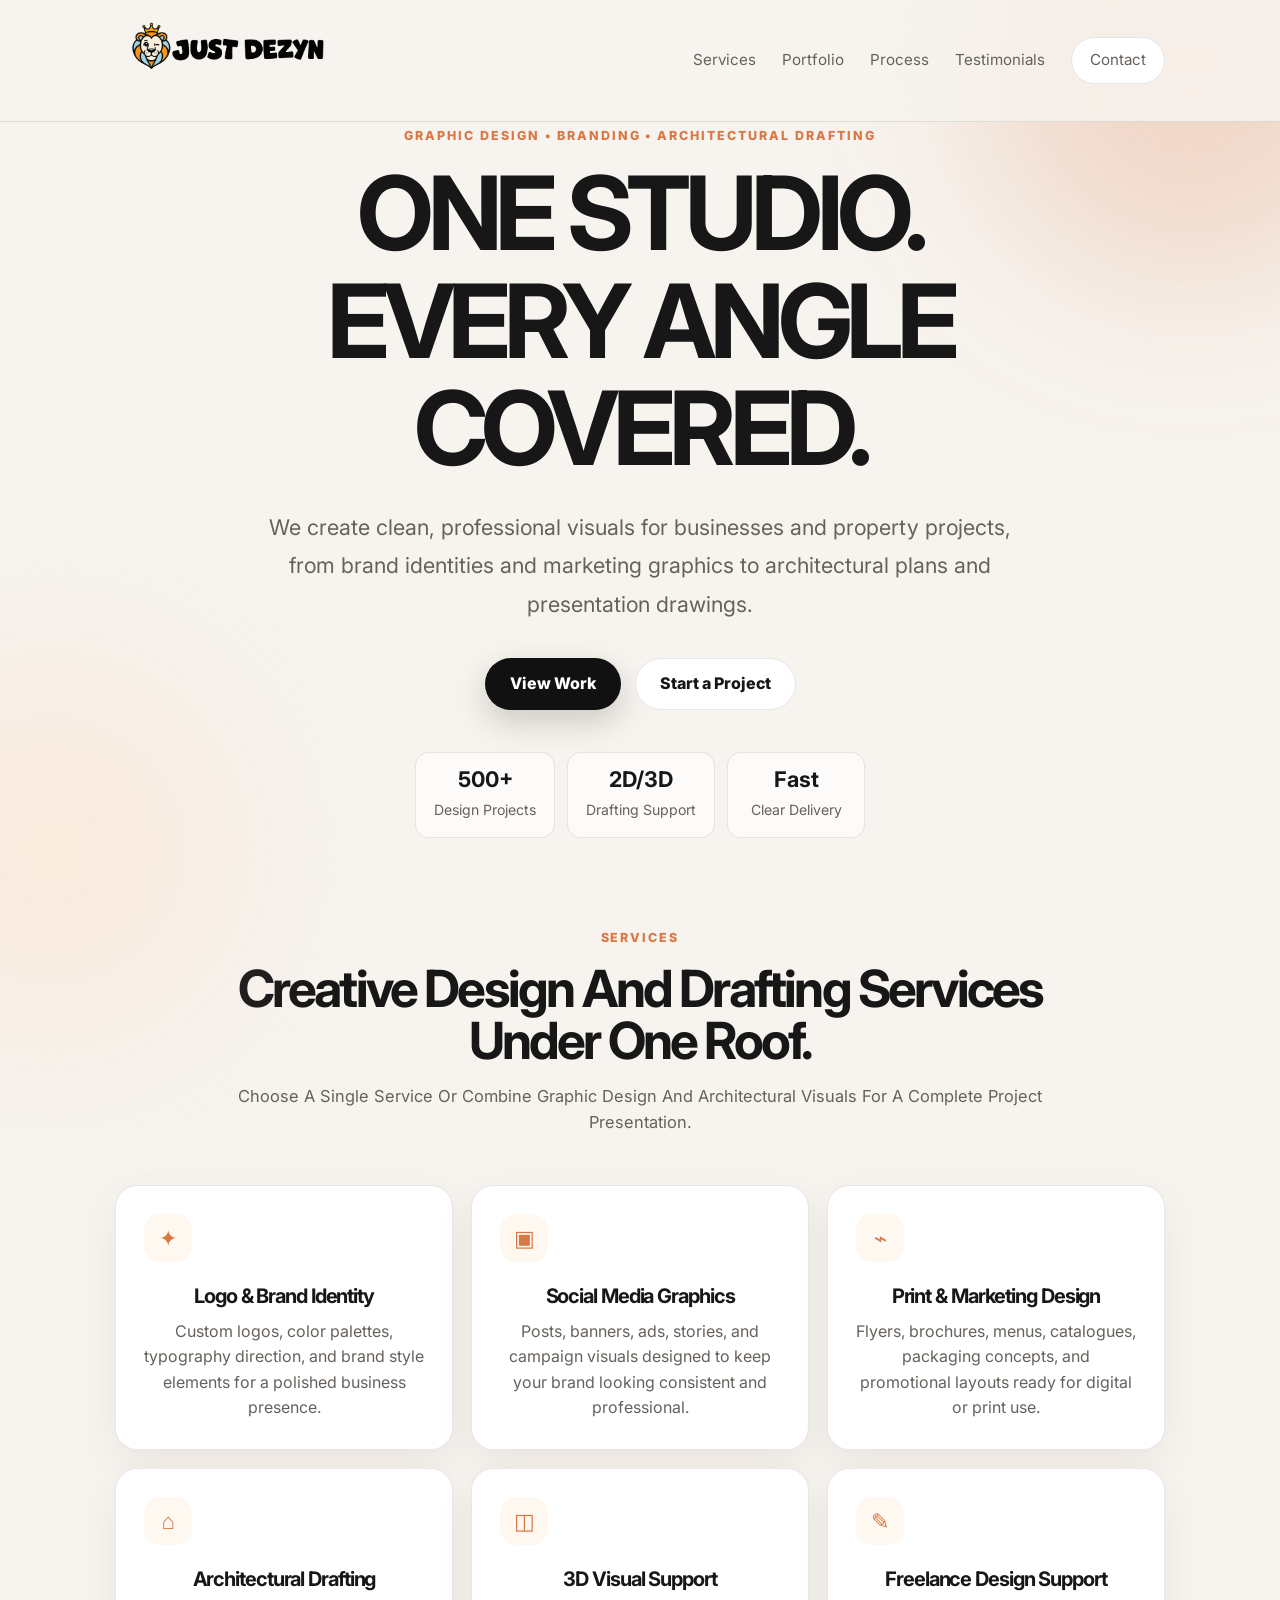
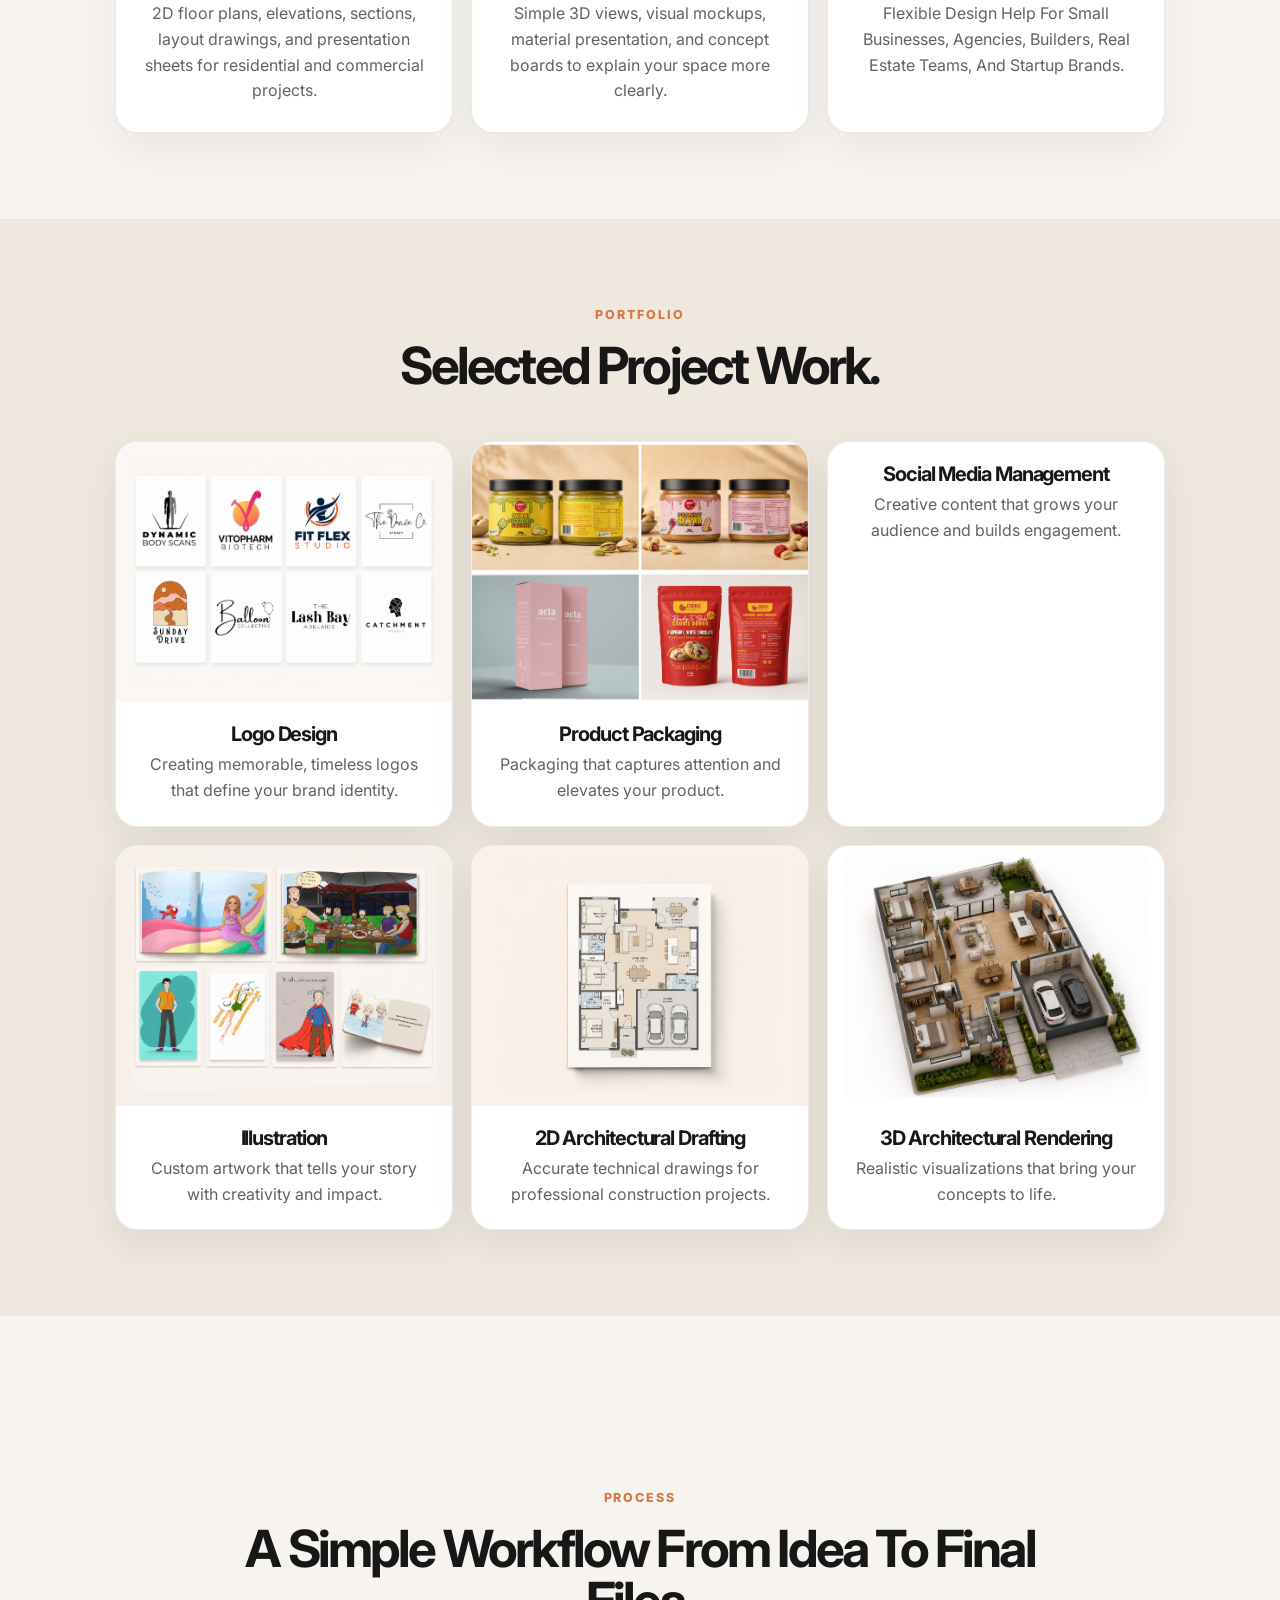
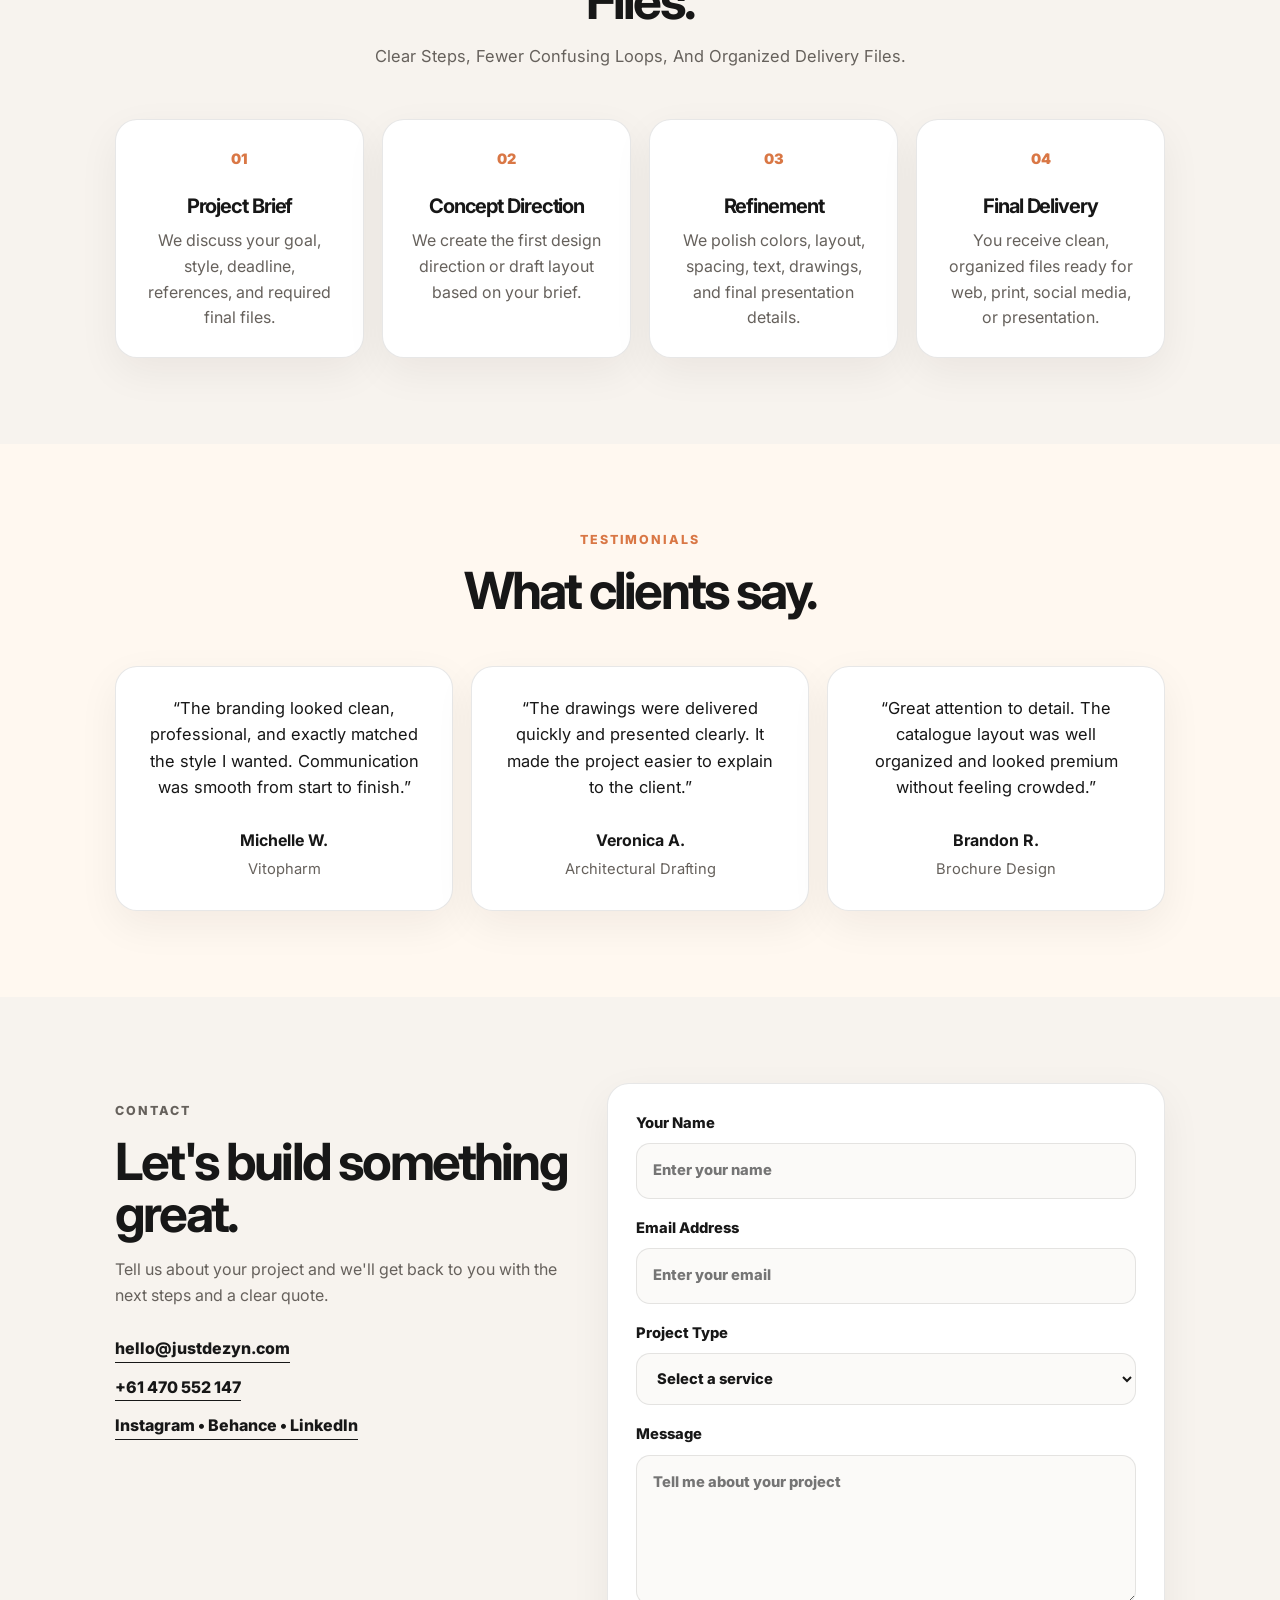
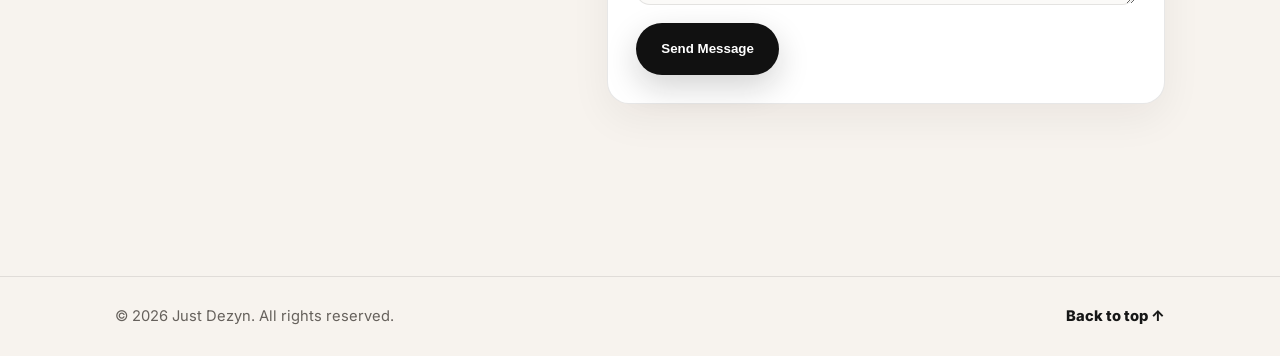
==== index.html @ 5e0775a9 "Remove image from Social Media Management project Removed project image for Social Media Management." ====
<!DOCTYPE html>
<html lang="en">
 <head>
  <meta charset="utf-8"/>
  <meta content="width=device-width, initial-scale=1.0" name="viewport"/>
  <title>
   Just Dezyn | Graphic Design &amp; Architectural Drafting
  </title>
  <meta content="Just Dezyn offers graphic design, branding, social media design, print design and architectural drafting services." name="description"/>
  <link href="https://fonts.googleapis.com" rel="preconnect"/>
  <link crossorigin="" href="https://fonts.gstatic.com" rel="preconnect"/>
  <link href="https://fonts.googleapis.com/css2?family=Inter:wght@400;500;600;700;800&amp;display=swap" rel="stylesheet"/>
  <link href="style.css" rel="stylesheet"/>
 </head>
 <body>
  <header class="site-header">
   <nav class="nav container">
    <a class="logo" href="#">
     <img alt="Just Dezyn" class="site-logo" src="images/Logo.png"/>
    </a>
    <input class="menu-toggle" id="menu-toggle" type="checkbox"/>
    <label class="menu-button" for="menu-toggle">
     <span>
     </span>
     <span>
     </span>
     <span>
     </span>
    </label>
    <div class="nav-links">
     <a href="#services">
      Services
     </a>
     <a href="#portfolio">
      Portfolio
     </a>
     <a href="#process">
      Process
     </a>
     <a href="#testimonials">
      Testimonials
     </a>
     <a class="nav-cta" href="#contact">
      Contact
     </a>
    </div>
   </nav>
  </header>
  <main>
   <section class="hero">
    <div class="container hero-grid">
     <div class="hero-content">
      <p class="eyebrow">
       Graphic Design • Branding • Architectural Drafting
      </p>
      <h1>
  ONE STUDIO.<br>
  EVERY ANGLE COVERED.
</h1>
      <p class="hero-text">
       We create clean, professional visuals for businesses and property projects, from brand identities and marketing graphics to architectural plans and presentation drawings.
      </p>
      <div class="hero-actions">
       <a class="btn btn-primary" href="#portfolio">
        View Work
       </a>
       <a class="btn btn-secondary" href="#contact">
        Start a Project
       </a>
      </div>
      <div class="hero-stats">
       <div>
        <strong>
         500+
        </strong>
        <span>
         Design Projects
        </span>
       </div>
       <div>
        <strong>
         2D/3D
        </strong>
        <span>
         Drafting Support
        </span>
       </div>
       <div>
        <strong>
         Fast
        </strong>
        <span>
         Clear Delivery
        </span>
       </div>
      </div>
     </div>
    </div>
   </section>
   <section class="section services" id="services">
    <div class="container">
     <div class="section-heading">
      <p class="eyebrow">
       Services
      </p>
      <h2>
       Creative Design And Drafting Services Under One Roof.
      </h2>
      <p>
       Choose A Single Service Or Combine Graphic Design And Architectural Visuals For A Complete Project Presentation.
      </p>
     </div>
     <div class="services-grid">
      <article class="service-card">
       <div class="icon">
        ✦
       </div>
       <h3>
        Logo &amp; Brand Identity
       </h3>
       <p>
        Custom logos, color palettes, typography direction, and brand style elements for a polished business presence.
       </p>
      </article>
      <article class="service-card">
       <div class="icon">
        ▣
       </div>
       <h3>
        Social Media Graphics
       </h3>
       <p>
        Posts, banners, ads, stories, and campaign visuals designed to keep your brand looking consistent and professional.
       </p>
      </article>
      <article class="service-card">
       <div class="icon">
        ⌁
       </div>
       <h3>
        Print &amp; Marketing Design
       </h3>
       <p>
        Flyers, brochures, menus, catalogues, packaging concepts, and promotional layouts ready for digital or print use.
       </p>
      </article>
      <article class="service-card">
       <div class="icon">
        ⌂
       </div>
       <h3>
        Architectural Drafting
       </h3>
       <p>
        2D floor plans, elevations, sections, layout drawings, and presentation sheets for residential and commercial projects.
       </p>
      </article>
      <article class="service-card">
       <div class="icon">
        ◫
       </div>
       <h3>
        3D Visual Support
       </h3>
       <p>
        Simple 3D views, visual mockups, material presentation, and concept boards to explain your space more clearly.
       </p>
      </article>
      <article class="service-card">
       <div class="icon">
        ✎
       </div>
       <h3>
        Freelance Design Support
       </h3>
       <p>
        Flexible Design Help For Small Businesses, Agencies, Builders, Real Estate Teams, And Startup Brands.
       </p>
      </article>
     </div>
    </div>
   </section>
   <section class="section portfolio" id="portfolio">
    <div class="container">
     <div class="section-heading">
      <p class="eyebrow">
       Portfolio
      </p>
      <h2>
       Selected Project Work.
      </h2>
 
     </div>
  
<div class="portfolio-grid">

    <!-- Logo Design -->
    <article class="project-card project-one">
        <div class="project-image">
            <img src="images/project-4.jpg" alt="Logo Design">
        </div>
        <div class="project-info">
            <h3>Logo Design</h3>
            <p>Creating memorable, timeless logos that define your brand identity.</p>
        </div>
    </article>

    <!-- Product Packaging -->
    <article class="project-card project-two">
        <div class="project-image">
            <img src="images/project-1.jpg" alt="Product Packaging">
        </div>
        <div class="project-info">
            <h3>Product Packaging</h3>
            <p>Packaging that captures attention and elevates your product.</p>
        </div>
    </article>

    <!-- Social Media -->
    <article class="project-card project-three">
        <div class="project-info">
            <h3>Social Media Management</h3>
            <p>Creative content that grows your audience and builds engagement.</p>
        </div>
    </article>

    <!-- Illustration -->
    <article class="project-card project-four">
        <div class="project-image">
            <img src="images/project-5.jpg" alt="Illustration">
        </div>
        <div class="project-info">
            <h3>Illustration</h3>
            <p>Custom artwork that tells your story with creativity and impact.</p>
        </div>
    </article>

    <!-- 2D Drafting -->
    <article class="project-card project-five">
        <div class="project-image">
            <img src="images/project-3.jpg" alt="2D Drafting">
        </div>
        <div class="project-info">
            <h3>2D Architectural Drafting</h3>
            <p>Accurate technical drawings for professional construction projects.</p>
        </div>
    </article>

    <!-- 3D Rendering -->
    <article class="project-card project-six">
        <div class="project-image">
            <img src="images/project-2.jpg" alt="3D Rendering">
        </div>
        <div class="project-info">
            <h3>3D Architectural Rendering</h3>
            <p>Realistic visualizations that bring your concepts to life.</p>
        </div>
    </article>
</div>
</div>
</section>

<section class="section process" id="process">
</div>

   <section class="section process" id="process">
    <div class="container">
     <div class="section-heading">
      <p class="eyebrow">
       Process
      </p>
      <h2>
       A Simple Workflow From Idea To Final Files.
      </h2>
      <p>
       Clear Steps, Fewer Confusing Loops, And Organized Delivery Files.
      </p>
     </div>
     <div class="process-grid">
      <article class="process-step">
       <span>
        01
       </span>
       <h3>
        Project Brief
       </h3>
       <p>
        We discuss your goal, style, deadline, references, and required final files.
       </p>
      </article>
      <article class="process-step">
       <span>
        02
       </span>
       <h3>
        Concept Direction
       </h3>
       <p>
        We create the first design direction or draft layout based on your brief.
       </p>
      </article>
      <article class="process-step">
       <span>
        03
       </span>
       <h3>
        Refinement
       </h3>
       <p>
        We polish colors, layout, spacing, text, drawings, and final presentation details.
       </p>
      </article>
      <article class="process-step">
       <span>
        04
       </span>
       <h3>
        Final Delivery
       </h3>
       <p>
        You receive clean, organized files ready for web, print, social media, or presentation.
       </p>
      </article>
     </div>
    </div>
   </section>
   <section class="section testimonials" id="testimonials">
    <div class="container">
     <div class="section-heading">
      <p class="eyebrow">
       Testimonials
      </p>
      <h2>
       What clients say.
      </h2>
     </div>
     <div class="testimonial-grid">
      <article class="testimonial-card">
       <p>
        “The branding looked clean, professional, and exactly matched the style I wanted. Communication was smooth from start to finish.”
       </p>
       <div>
        <strong>
         Michelle W.
        </strong>
        <span>
         Vitopharm
        </span>
       </div>
      </article>
      <article class="testimonial-card">
       <p>
        “The drawings were delivered quickly and presented clearly. It made the project easier to explain to the client.”
       </p>
       <div>
        <strong>
         Veronica A.
        </strong>
        <span>
         Architectural Drafting
        </span>
       </div>
      </article>
      <article class="testimonial-card">
       <p>
        “Great attention to detail. The catalogue layout was well organized and looked premium without feeling crowded.”
       </p>
       <div>
        <strong>
         Brandon R.
        </strong>
        <span>
         Brochure Design
        </span>
       </div>
      </article>
     </div>
    </div>
   </section>
   <section class="section contact" id="contact">
    <div class="container contact-grid">
     <div>
      <p class="eyebrow">
       Contact
      </p>
      <h2>
       Let's build something great.
      </h2>
      <p>
       Tell us about your project and we'll get back to you with the next steps and a clear quote.
      </p>
      <div class="contact-details">
       <a href="mailto:hello@justdezyn.com">
        hello@justdezyn.com
       </a>
       <a href="tel:+920000000000">
        +61 470 552 147
       </a>
       <a href="#">
        Instagram • Behance • LinkedIn
       </a>
      </div>
     </div>
     <form action="mailto:hello@justdezyn.com" class="contact-form" enctype="text/plain" method="post">
      <label>
       Your Name
       <input name="name" placeholder="Enter your name" required="" type="text"/>
      </label>
      <label>
       Email Address
       <input name="email" placeholder="Enter your email" required="" type="email"/>
      </label>
      <label>
       Project Type
       <select name="project-type" required="">
        <option value="">
         Select a service
        </option>
        <option>
         Graphic Design
        </option>
        <option>
         Brand Identity
        </option>
        <option>
         Architectural Drafting
        </option>
        <option>
         Brochure / Catalogue
        </option>
        <option>
         Other
        </option>
       </select>
      </label>
      <label>
       Message
       <textarea name="message" placeholder="Tell me about your project" rows="5"></textarea>
      </label>
      <button class="btn btn-primary" type="submit">
       Send Message
      </button>
     </form>
    </div>
   </section>
  </main>
  <footer class="footer">
   <div class="container footer-content">
    <p>
     © 2026 Just Dezyn. All rights reserved.
    </p>
    <a href="#">
     Back to top ↑
    </a>
   </div>
  </footer>
 </body>
</html>
---- style.css ----
:root {
  --bg: #f7f3ee;
  --surface: #ffffff;
  --surface-soft: #fff8f0;
  --text: #171717;
  --muted: #66615c;
  --line: rgba(23, 23, 23, 0.1);
  --primary: #111111;
  --accent: #d97745;
  --accent-soft: #f4d8c4;
  --shadow: 0 20px 60px rgba(26, 20, 16, 0.12);
  --radius-large: 30px;
  --radius-medium: 22px;
  --radius-small: 14px;
  --container: 1050px;
}

* {
  box-sizing: border-box;
  margin: 0;
  padding: 0;
}

html {
  scroll-behavior: smooth;
}

body {
  font-family: "Inter", Arial, sans-serif;
  background: var(--bg);
  color: var(--text);
  line-height: 1.6;
}

a {
  color: inherit;
  text-decoration: none;
}

img {
  max-width: 100%;
  display: block;
}

.container {
  width: min(var(--container), calc(100% - 40px));
  margin: 0 auto;
}

.site-header {
  position: sticky;
  top: 0;
  z-index: 100;
  background: rgba(247, 243, 238, 0.82);
  backdrop-filter: blur(18px);
  border-bottom: 1px solid var(--line);
}

.nav {
    min-height: 64px;
    display: flex;
    align-items: center;
    justify-content: space-between;
    gap: 24px;
    padding: 10px 0;
}

.logo {
  display: inline-flex;
  align-items: center;
  gap: 10px;
  font-weight: 800;
  letter-spacing: -0.04em;
}
.site-logo{
    width:220px;
    height:auto;
    display:block;
}

.logo-mark {
  width: 40px;
  height: 40px;
  border-radius: 50%;
  display: grid;
  place-items: center;
  background: var(--primary);
  color: #ffffff;
  font-size: 0.85rem;
}

.nav-links {
  display: flex;
  align-items: center;
  gap: 26px;
  font-size: 0.95rem;
  color: var(--muted);
}

.nav-links a:hover {
  color: var(--text);
}

.nav-cta {
  padding: 10px 18px;
  border: 1px solid var(--line);
  border-radius: 999px;
  background: var(--surface);
}

.menu-toggle,
.menu-button {
  display: none;
}

./* =========================
   HERO SECTION
========================= */

.hero{
    position: relative;
    overflow: hidden;
    padding: 120px 0;
    background: linear-gradient(
        135deg,
        #fffdf9 0%,
        #fdf6f1 45%,
        #fffaf6 100%
    );
}

/* Animated gradient blobs */

.hero::before,
.hero::after{
    content:"";
    position:absolute;
    border-radius:50%;
    filter:blur(80px);
    pointer-events:none;
    z-index:0;
}

.hero::before{
    width:420px;
    height:420px;
    top:-140px;
    right:-120px;
    background:rgba(217,119,69,.22);
    animation:blobOne 12s ease-in-out infinite alternate;
}

.hero::after{
    width:340px;
    height:340px;
    bottom:-120px;
    left:-120px;
    background:rgba(255,218,190,.35);
    animation:blobTwo 15s ease-in-out infinite alternate;
}

/* Keep hero content above blobs */

.hero .container,
.hero-grid,
.hero-content{
    position:relative;
    z-index:2;
}

/* Center hero content */

.hero-content{
    display:flex;
    flex-direction:column;
    align-items:center;
    justify-content:center;
    text-align:center;
    max-width:1100px;
    margin:0 auto;
    animation:heroFloat 6s ease-in-out infinite;
}

/* Heading */

.hero-content h1{
    max-width:900px;
    margin:0 auto 30px;
    text-align:center;
    line-height:0.95;
}

/* Paragraph */

.hero-text{
    max-width:760px;
    margin:0 auto 40px;
    text-align:center;
    line-height:1.7;
}

/* Buttons */

.hero-actions{
    display:flex;
    justify-content:center;
    gap:20px;
    flex-wrap:wrap;
}

/* Animations */

@keyframes blobOne{

0%{
transform:translate(0,0) scale(1);
}

50%{
transform:translate(-40px,30px) scale(1.1);
}

100%{
transform:translate(30px,-25px) scale(.95);
}

}

@keyframes blobTwo{

0%{
transform:translate(0,0) scale(1);
}

50%{
transform:translate(30px,-20px) scale(1.08);
}

100%{
transform:translate(-20px,25px) scale(.92);
}

}

@keyframes heroFloat{

0%{
transform:translateY(0);
}

50%{
transform:translateY(-6px);
}

100%{
transform:translateY(0);
}

}

.hero-grid{
    display:grid;
    grid-template-columns:1fr 1fr;
    align-items:center;
    gap:70px;
    min-height:80vh;
}
.eyebrow {
  color: var(--accent);
  text-transform: uppercase;
  letter-spacing: 0.16em;
  font-size: 0.78rem;
  font-weight: 800;
  margin-bottom: 14px;
}

h1,
h2,
h3 {
  letter-spacing: -0.055em;
  line-height: 1.02;
}

h1{
    max-width:980px;
    margin:0 auto;
    font-size:clamp(3.4rem,8vw,7rem);
    line-height:.95;
    letter-spacing:-0.06em;
}

h2 {
  font-size: clamp(2rem, 4vw, 4rem);
}

h3 {
  font-size: 1.25rem;
}

.hero-text {
  max-width: 660px;
  margin-top: 24px;
  font-size: 1.13rem;
  color: var(--muted);
}

.hero-actions {
  display: flex;
  flex-wrap: wrap;
  gap: 14px;
  margin-top: 34px;
}

.btn {
  display: inline-flex;
  align-items: center;
  justify-content: center;
  min-height: 52px;
  padding: 0 24px;
  border-radius: 999px;
  font-weight: 800;
  border: 1px solid transparent;
  cursor: pointer;
  transition: transform 0.2s ease, box-shadow 0.2s ease;
}

.btn:hover {
  transform: translateY(-2px);
}

.btn-primary {
  background: var(--primary);
  color: #ffffff;
  box-shadow: 0 12px 32px rgba(17, 17, 17, 0.18);
}

.btn-secondary {
  background: var(--surface);
  border-color: var(--line);
}

.hero-stats {
  display: flex;
  flex-wrap: wrap;
  gap: 12px;
  margin-top: 42px;
}

.hero-stats div {
  min-width: 138px;
  padding: 16px 18px;
  border-radius: var(--radius-small);
  background: rgba(255, 255, 255, 0.68);
  border: 1px solid var(--line);
}

.hero-stats strong {
  display: block;
  font-size: 1.35rem;
  line-height: 1;
}

.hero-stats span {
  display: block;
  color: var(--muted);
  font-size: 0.88rem;
  margin-top: 8px;
}

.hero-card {
  position: relative;
  min-height: 560px;
}

.hero-visual {
    position: relative;
    width: 100%;
    min-height: 520px;
    border-radius: 44px;
    overflow: hidden;

    background:
        radial-gradient(circle at 20% 20%, rgba(217,119,69,.18), transparent 45%),
        radial-gradient(circle at 80% 75%, rgba(244,216,196,.55), transparent 50%),
        linear-gradient(135deg, #fffdfb 0%, #f7f3ee 50%, #f3e5d9 100%);

    border: none;
    box-shadow: none;
}

.visual-top,
.visual-bottom {
  position: absolute;
  width: 74%;
  height: 160px;
  left: 13%;
  border-radius: 28px;
  background:
    linear-gradient(90deg, rgba(17, 17, 17, 0.88) 0 28%, transparent 28% 34%, rgba(217, 119, 69, 0.8) 34% 56%, transparent 56% 62%, rgba(17, 17, 17, 0.22) 62%),
    #ffffff;
  opacity: 0.9;
}

.visual-top {
  top: 52px;
  transform: rotate(-8deg);
}

.visual-bottom {
  bottom: 58px;
  transform: rotate(8deg);
}

.visual-main {
  position: absolute;
  inset: 145px 52px;
  border-radius: 36px;
  background:
    radial-gradient(circle at 25% 20%, rgba(217, 119, 69, 0.75), transparent 30%),
    linear-gradient(145deg, #171717, #36302c);
  display: grid;
  place-items: center;
  color: #ffffff;
  font-weight: 800;
  text-transform: uppercase;
  letter-spacing: 0.16em;
  font-size: 0.85rem;
}

.floating-card {
  position: absolute;
  z-index: 3;
  padding: 18px 20px;
  border-radius: 20px;
  background: rgba(255, 255, 255, 0.82);
  backdrop-filter: blur(18px);
  border: 1px solid var(--line);
  box-shadow: 0 14px 38px rgba(17, 17, 17, 0.1);
}

.floating-card span {
  display: block;
  font-size: 0.78rem;
  color: var(--muted);
  margin-bottom: 6px;
}

.floating-card strong {
  letter-spacing: -0.03em;
}

.card-one {
  top: 72px;
  left: -18px;
}

.card-two {
  right: -18px;
  bottom: 82px;
}

.section {
  padding: 86px 0;
}

.section-heading {
  max-width: 720px;
  margin-bottom: 40px;
}

.section-heading p:not(.eyebrow) {
  margin-top: 16px;
  color: var(--muted);
  font-size: 1.03rem;
}

.services-grid,
.process-grid,
.testimonial-grid {
  display: grid;
  gap: 18px;
}

.services-grid {
  grid-template-columns: repeat(3, 1fr);
}

.service-card,
.process-step,
.testimonial-card,
.contact-form {
  background: var(--surface);
  border: 1px solid var(--line);
  border-radius: var(--radius-medium);
  box-shadow: 0 14px 42px rgba(26, 20, 16, 0.06);
}

.service-card {
  padding: 28px;
}

.service-card .icon {
  width: 48px;
  height: 48px;
  display: grid;
  place-items: center;
  border-radius: 16px;
  margin-bottom: 24px;
  background: var(--surface-soft);
  color: var(--accent);
  font-size: 1.4rem;
}

.service-card p,
.process-step p,
.project-info p,
.testimonial-card span,
.contact p {
  color: var(--muted);
}

.service-card p {
  margin-top: 12px;
}

.portfolio {
  background: #efe8df;
}

.portfolio-grid {
  display: grid;
  grid-template-columns: repeat(3, 1fr);
  gap: 18px;
}

.project-card {
  overflow: hidden;
  border-radius: var(--radius-medium);
  background: var(--surface);
  border: 1px solid rgba(17, 17, 17, 0.08);
  box-shadow: 0 14px 42px rgba(26, 20, 16, 0.08);
}

.project-image{
    width:100%;
    height:260px;
    overflow:hidden;
    border-radius:20px 20px 0 0;
    background:#f4f4f4;
}

.project-image img{
    width:100%;
    height:100%;
    object-fit:cover;
    display:block;
    transition:transform .4s ease;
}

.project-card:hover .project-image img{
    transform:scale(1.05);
}

}

.project-image span {
  padding: 9px 14px;
  border-radius: 999px;
  background: rgba(17, 17, 17, 0.58);
  backdrop-filter: blur(10px);
}

.project-one .project-image {
  background:
    linear-gradient(135deg, rgba(17, 17, 17, 0.08), rgba(17, 17, 17, 0.5)),
    radial-gradient(circle at 28% 24%, #f4d8c4, transparent 28%),
    linear-gradient(135deg, #111111, #d97745);
}

.project-two .project-image {
  background:
    linear-gradient(135deg, rgba(17, 17, 17, 0.1), rgba(17, 17, 17, 0.48)),
    repeating-linear-gradient(45deg, #d97745 0 18px, #f4d8c4 18px 36px);
}

.project-three .project-image {
  background:
    radial-gradient(circle at 25% 30%, #f4d8c4, transparent 28%),
    radial-gradient(circle at 72% 62%, #d97745, transparent 26%),
    linear-gradient(135deg, #141414, #5a4032);
}

.project-four .project-image {
  background:
    linear-gradient(90deg, rgba(17, 17, 17, 0.42), rgba(17, 17, 17, 0.42)),
    linear-gradient(90deg, rgba(255, 255, 255, 0.18) 1px, transparent 1px),
    linear-gradient(rgba(255, 255, 255, 0.18) 1px, transparent 1px),
    #2c2927;
  background-size: auto, 32px 32px, 32px 32px, auto;
}

.project-five .project-image {
  background:
    linear-gradient(135deg, rgba(17, 17, 17, 0.08), rgba(17, 17, 17, 0.4)),
    linear-gradient(90deg, #171717 0 28%, #ffffff 28% 36%, #d97745 36% 62%, #f4d8c4 62%);
}

.project-six .project-image {
  background:
    linear-gradient(135deg, rgba(17, 17, 17, 0.1), rgba(17, 17, 17, 0.45)),
    conic-gradient(from 120deg, #111111, #d97745, #f4d8c4, #3d3028, #111111);
}

.project-info {
  padding: 22px;
}

.project-info p {
  margin-top: 8px;
}

.process-grid {
  grid-template-columns: repeat(4, 1fr);
}

.process-step {
  padding: 26px;
}

.process-step span {
  display: inline-flex;
  margin-bottom: 26px;
  font-size: 0.9rem;
  font-weight: 900;
  color: var(--accent);
}

.process-step p {
  margin-top: 12px;
}

.testimonials {
  background: var(--surface-soft);
}

.testimonial-grid {
  grid-template-columns: repeat(3, 1fr);
}

.testimonial-card {
  padding: 28px;
}

.testimonial-card p {
  font-size: 1.03rem;
  margin-bottom: 28px;
}

.testimonial-card strong {
  display: block;
}

.testimonial-card span {
  display: block;
  margin-top: 4px;
  font-size: 0.92rem;
}

.contact-grid {
  display: grid;
  grid-template-columns: 0.9fr 1.1fr;
  gap: 36px;
  align-items: start;
}

.contact h2 {
  max-width: 620px;
}

.contact p {
  max-width: 580px;
  margin-top: 18px;
}

.contact-details {
  display: grid;
  gap: 12px;
  margin-top: 28px;
}

.contact-details a {
  width: fit-content;
  color: var(--text);
  font-weight: 800;
  border-bottom: 1px solid var(--text);
}

.contact-form {
  padding: 28px;
  display: grid;
  gap: 18px;
}

.contact-form label {
  display: grid;
  gap: 8px;
  font-weight: 800;
  font-size: 0.92rem;
}

.contact-form input,
.contact-form select,
.contact-form textarea {
  width: 100%;
  border: 1px solid var(--line);
  border-radius: var(--radius-small);
  padding: 15px 16px;
  font: inherit;
  background: #fbfaf8;
  color: var(--text);
  outline: none;
}

.contact-form input:focus,
.contact-form select:focus,
.contact-form textarea:focus {
  border-color: rgba(217, 119, 69, 0.65);
  box-shadow: 0 0 0 4px rgba(217, 119, 69, 0.12);
}

.contact-form button {
  width: fit-content;
}

.footer {
  padding: 28px 0;
  border-top: 1px solid var(--line);
}

.footer-content {
  display: flex;
  justify-content: space-between;
  gap: 20px;
  color: var(--muted);
  font-size: 0.92rem;
}

.footer a {
  color: var(--text);
  font-weight: 800;
}

@media (max-width: 980px) {
  .hero-grid,
  .contact-grid {
    grid-template-columns: 1fr;
  }

  .hero-card {
    min-height: 480px;
  }

  .hero-visual {
    min-height: 460px;
  }

  .services-grid,
  .portfolio-grid,
  .testimonial-grid {
    grid-template-columns: repeat(2, 1fr);
  }

  .process-grid {
    grid-template-columns: repeat(2, 1fr);
  }

  .card-one {
    left: 12px;
  }

  .card-two {
    right: 12px;
  }
}

@media (max-width: 760px) {
  .container {
    width: min(100% - 28px, var(--container));
  }

  .nav {
    min-height: 68px;
  }

  .menu-button {
    display: grid;
    gap: 5px;
    width: 42px;
    height: 42px;
    place-content: center;
    border: 1px solid var(--line);
    border-radius: 50%;
    background: var(--surface);
    cursor: pointer;
  }

  .menu-button span {
    display: block;
    width: 18px;
    height: 2px;
    background: var(--text);
    border-radius: 99px;
  }

  .nav-links {
    position: absolute;
    top: 68px;
    left: 14px;
    right: 14px;
    display: none;
    flex-direction: column;
    align-items: stretch;
    gap: 0;
    padding: 14px;
    background: rgba(255, 255, 255, 0.94);
    border: 1px solid var(--line);
    border-radius: 22px;
    box-shadow: var(--shadow);
  }

  .nav-links a {
    padding: 13px 12px;
  }

  .nav-cta {
    text-align: center;
    margin-top: 8px;
  }

  .menu-toggle:checked ~ .nav-links {
    display: flex;
  }

  .hero {
    padding: 66px 0 58px;
  }

  h1 {
    font-size: clamp(2.55rem, 14vw, 4.8rem);
  }

  .hero-text {
    font-size: 1rem;
  }

  .hero-actions {
    display: grid;
  }

  .btn {
    width: 100%;
  }

  .hero-stats {
    display: grid;
    grid-template-columns: 1fr;
  }

  .hero-card {
    min-height: 410px;
  }

  .hero-visual {
    min-height: 390px;
    border-radius: 30px;
  }

  .visual-main {
    inset: 122px 26px;
  }

  .visual-top,
  .visual-bottom {
    height: 128px;
  }

  .floating-card {
    display: none;
  }

  .section {
    padding: 64px 0;
  }

  .services-grid,
  .portfolio-grid,
  .process-grid,
  .testimonial-grid {
    grid-template-columns: 1fr;
  }

  .project-image {
    min-height: 220px;
  }

  .footer-content {
    flex-direction: column;
  }
}

@media (max-width: 420px) {
  .visual-main span {
    font-size: 0.72rem;
    text-align: center;
  }

  .contact-form {
    padding: 20px;
  }
}


/* Center all sections except contact */
.hero-grid{display:flex!important;justify-content:center;align-items:center;min-height:80vh;}
.hero-content{max-width:950px;margin:0 auto;text-align:center!important;}
.hero-content *{text-align:center!important;}
.hero-actions{justify-content:center!important;}
.hero-stats,.trust-badges{justify-content:center!important;}

.section-heading{
max-width:900px;
margin:0 auto 50px;
text-align:center;
}
.services .service-card,
.process .process-step,
.testimonials .testimonial-card,
.portfolio .project-info{
text-align:center;
}

/* Remove hero placeholder completely */
.hero-card,
.hero-visual,
.visual-top,
.visual-main,
.visual-bottom,
.floating-card,
.card-one,
.card-two{
display:none!important;
}
/* =========================
   CENTER HERO
========================= */

.hero-grid{
    display:flex !important;
    flex-direction:column;
    justify-content:center;
    align-items:center;
    text-align:center;
    min-height:80vh;
    gap:30px;
}

.hero-grid > *{
    width:100%;
    max-width:1000px;
}

.hero-grid h1{
    max-width:1000px;
    margin:0 auto 25px;
    text-align:center;

    font-size:clamp(4rem,8vw,7rem);
    line-height:1.05;
}

.hero-text{
    max-width:760px;
    margin:0 auto;
    text-align:center;
    font-size:1.35rem;
    line-height:1.8;
}

.hero-actions{
    justify-content:center;
}

.hero-stats{
    justify-content:center;
}

/* Remove everything on right side */

.hero-card,
.hero-visual,
.visual-top,
.visual-main,
.visual-bottom,
.floating-card,
.card-one,
.card-two{
    display:none !important;
}
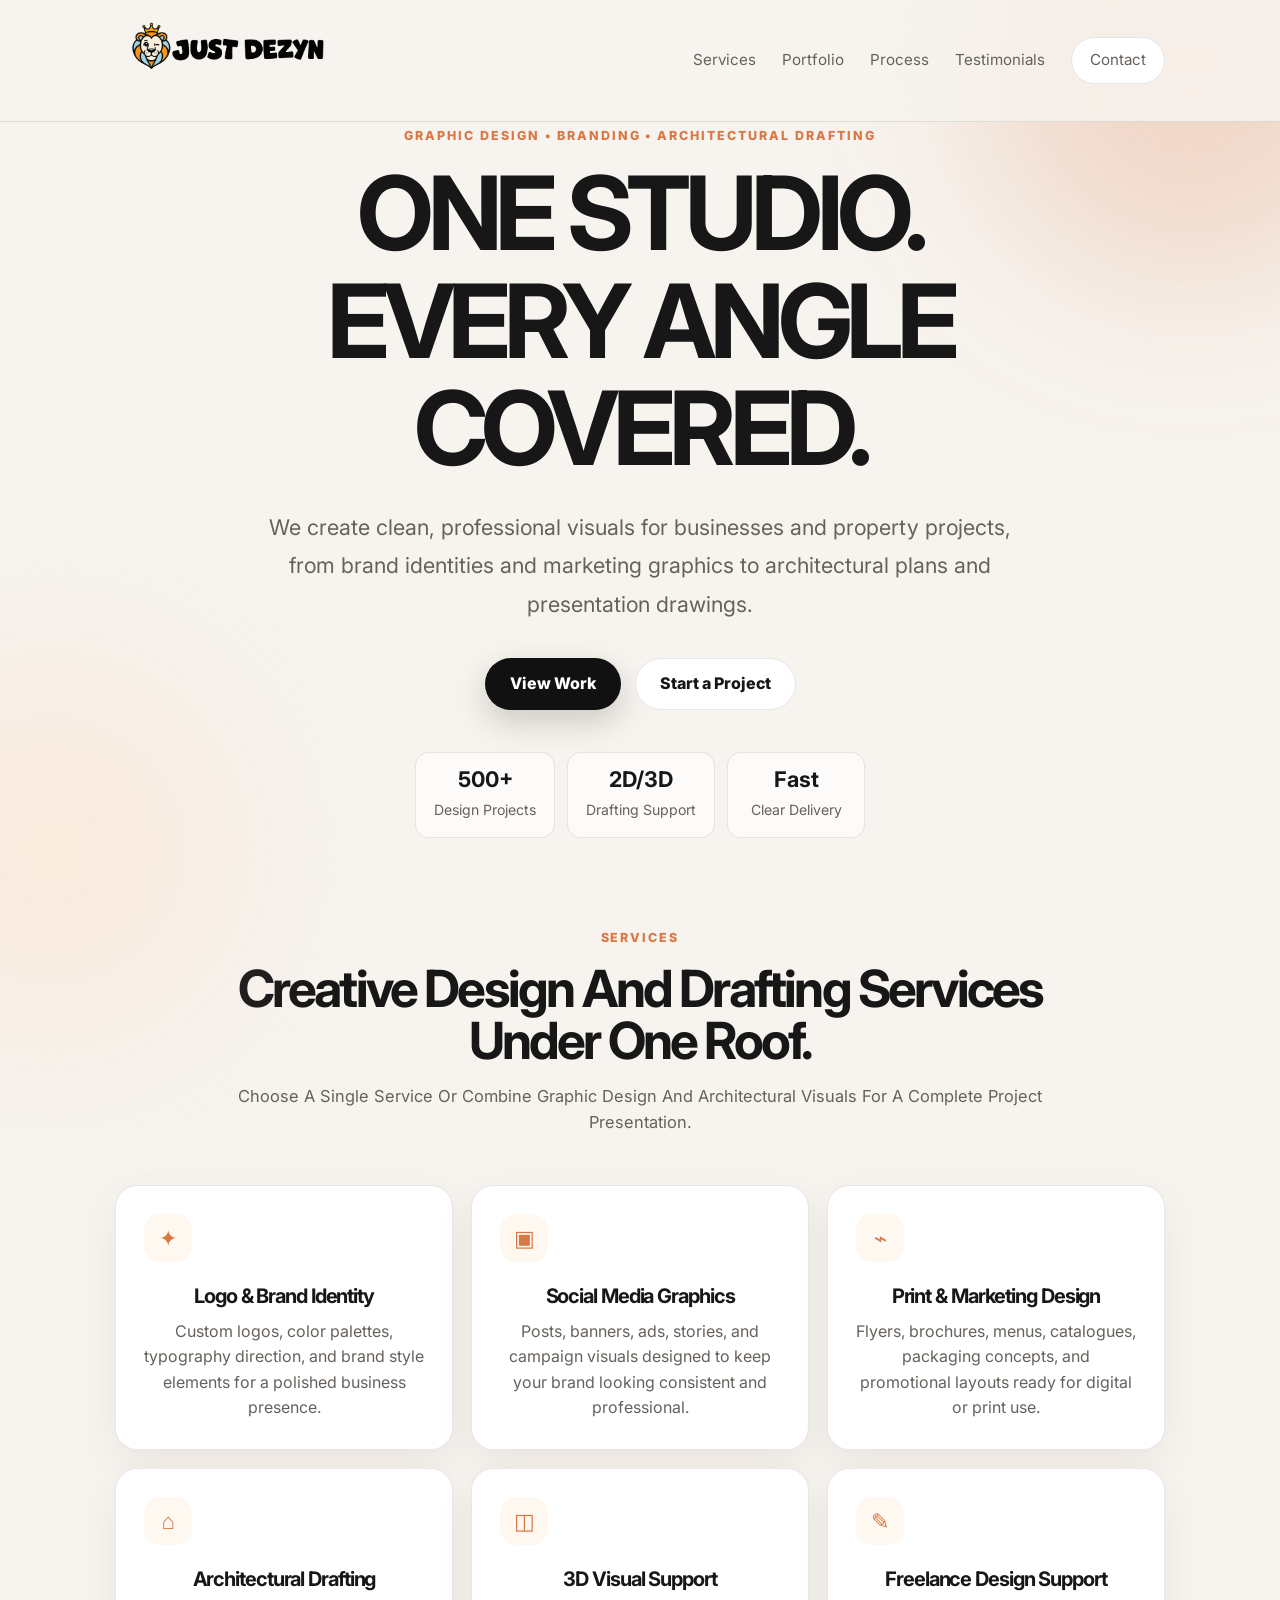
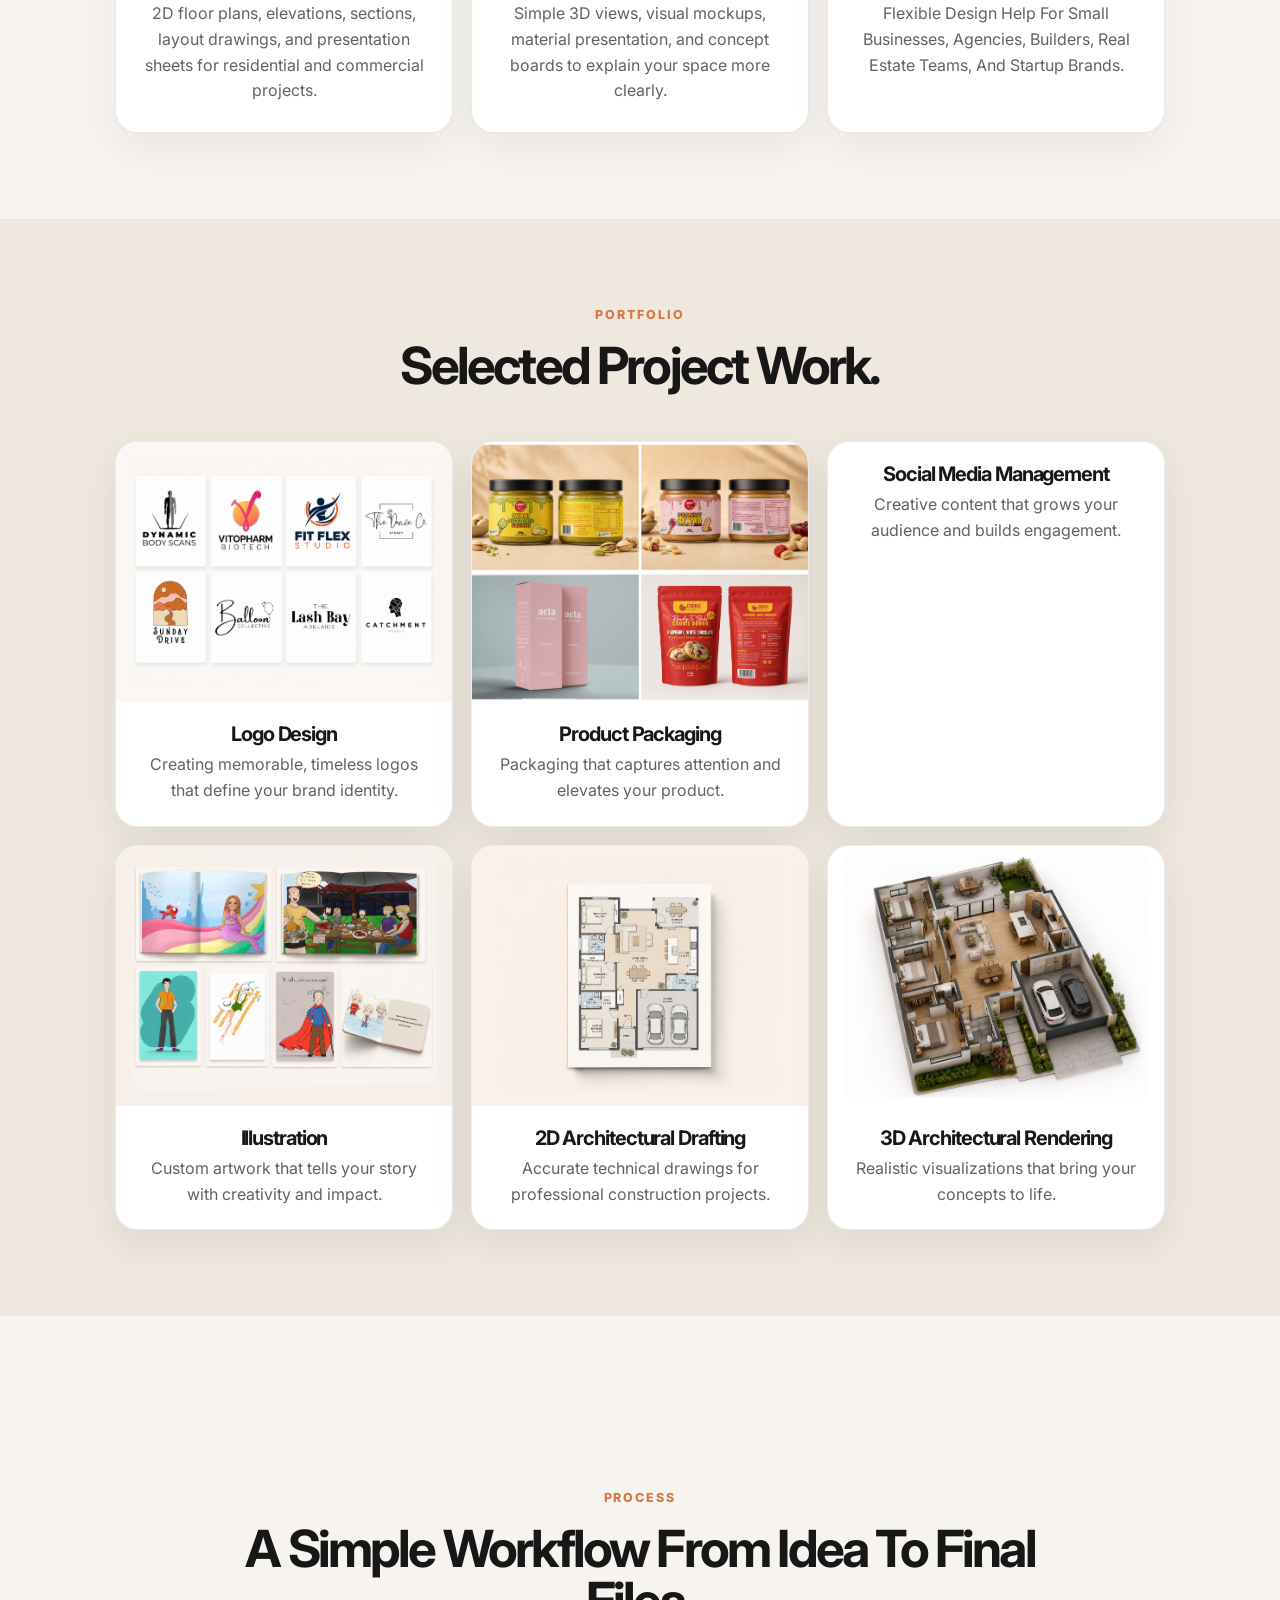
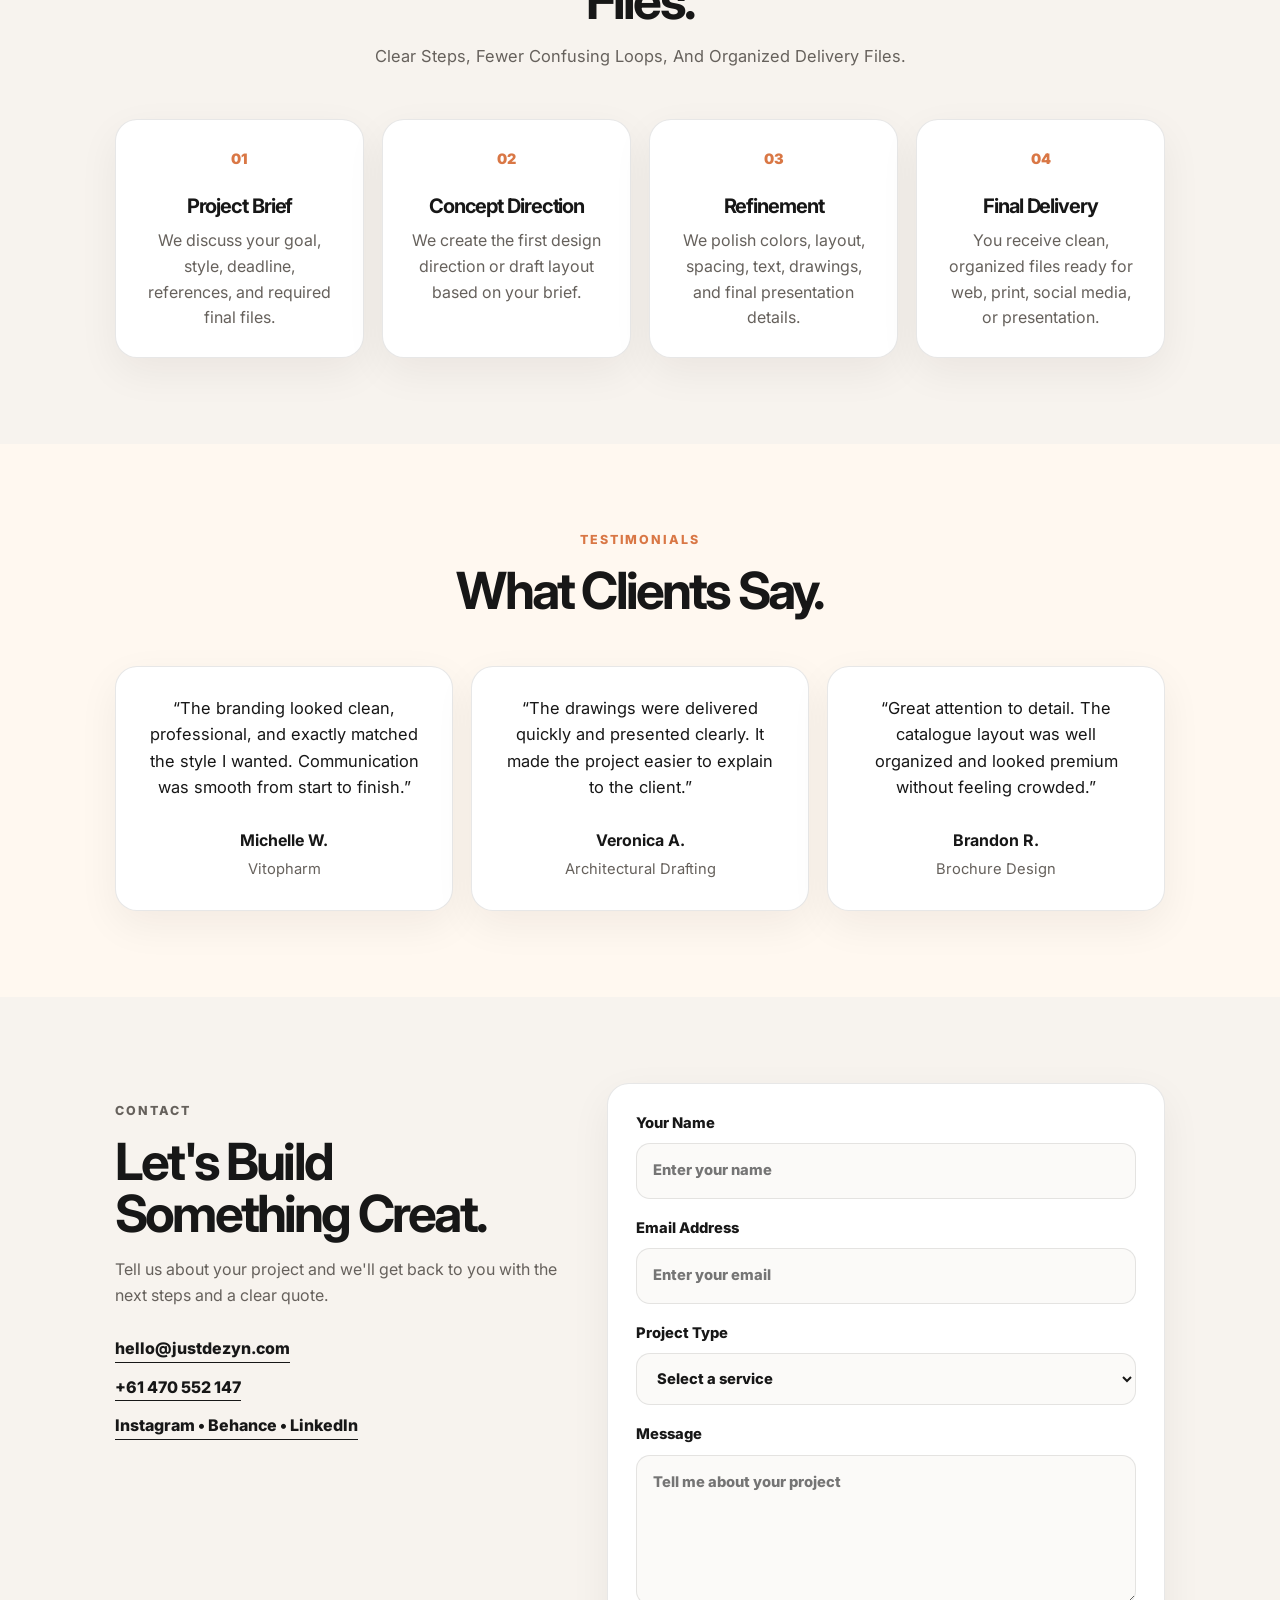
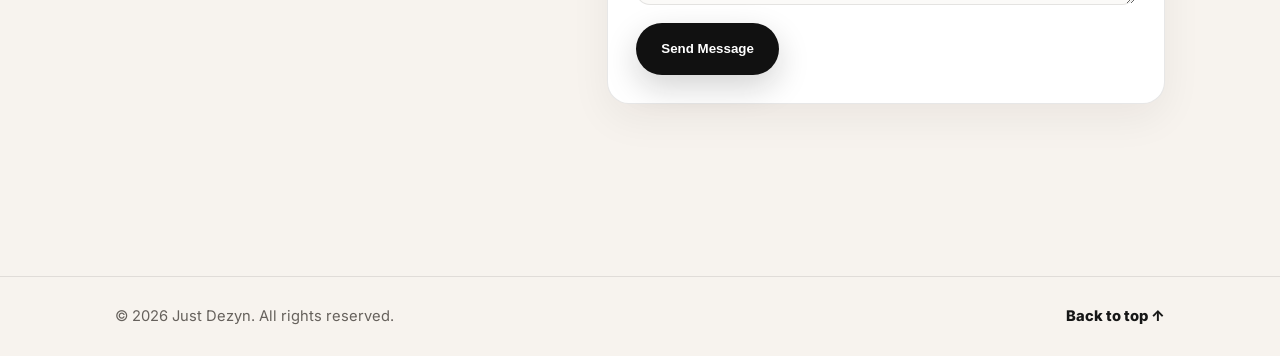
==== commit 49f9e82d: "Correct capitalization in headings" ====
--- a/index.html
+++ b/index.html
@@ -1,5 +1,16 @@
 <!DOCTYPE html>
 <html lang="en">
+<script type="application/ld+json">
+{
+  "@context":"https://schema.org",
+  "@type":"ProfessionalService",
+  "name":"Just Dezyn",
+  "url":"https://JustDezyn.com",
+  "logo":"https://JustDezyn.com/images/Logo.png",
+  "description":"Professional Graphic Design, Branding, Social Media Management, Packaging Design, 2D Drafting and 3D Rendering.",
+  "areaServed":"Worldwide"
+}
+</script>
  <head>
   <meta charset="utf-8"/>
   <meta content="width=device-width, initial-scale=1.0" name="viewport"/>
@@ -7,6 +18,32 @@
    Just Dezyn | Graphic Design &amp; Architectural Drafting
   </title>
   <meta content="Just Dezyn offers graphic design, branding, social media design, print design and architectural drafting services." name="description"/>
+  <meta name="keywords" content="Graphic Design, Logo Design, Branding, Social Media Management, Packaging Design, 2D Drafting, 3D Rendering, Just Dezyn">
+
+<meta name="author" content="Just Dezyn">
+
+<meta name="robots" content="index, follow">
+
+<link rel="canonical" href="https://JustDezyn.com/">
+
+<meta property="og:type" content="website">
+
+<meta property="og:title" content="Just Dezyn | Graphic Design & Architectural Drafting">
+
+<meta property="og:description" content="Professional Graphic Design, Branding, Social Media Management, 2D Drafting and 3D Rendering.">
+
+<meta property="og:url" content="https://JustDezyn.com/">
+
+<meta property="og:image" content="https://JustDezyn.com/images/Logo.png">
+
+<meta name="twitter:card" content="summary_large_image">
+
+<meta name="twitter:title" content="Just Dezyn">
+
+<meta name="twitter:description" content="Professional Graphic Design, Branding, Packaging, 2D Drafting and 3D Rendering.">
+
+<meta name="twitter:image" content="https://JustDezyn.com/images/Logo.png">
+  
   <link href="https://fonts.googleapis.com" rel="preconnect"/>
   <link crossorigin="" href="https://fonts.gstatic.com" rel="preconnect"/>
   <link href="https://fonts.googleapis.com/css2?family=Inter:wght@400;500;600;700;800&amp;display=swap" rel="stylesheet"/>
@@ -331,7 +368,7 @@
        Testimonials
       </p>
       <h2>
-       What clients say.
+       What Clients Say.
       </h2>
      </div>
      <div class="testimonial-grid">
@@ -384,7 +421,7 @@
        Contact
       </p>
       <h2>
-       Let's build something great.
+       Let's Build Something Creat.
       </h2>
       <p>
        Tell us about your project and we'll get back to you with the next steps and a clear quote.
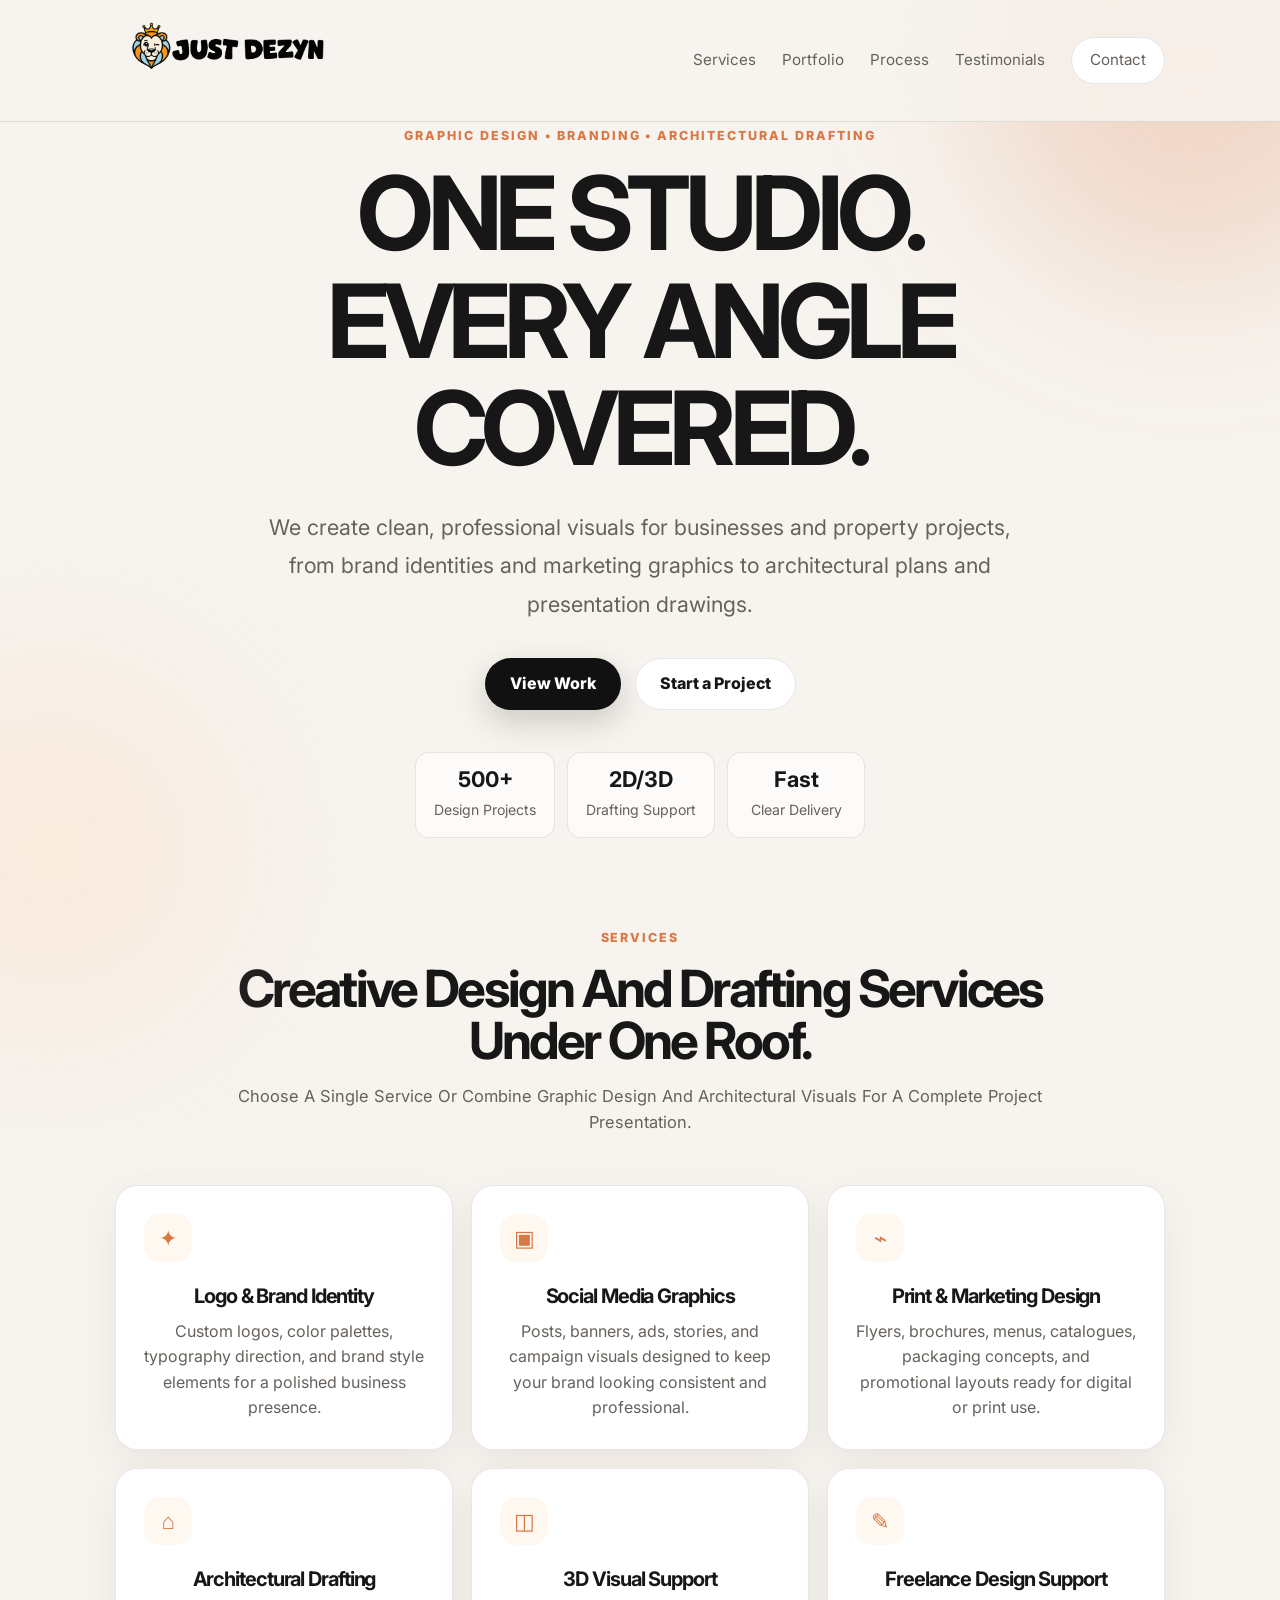
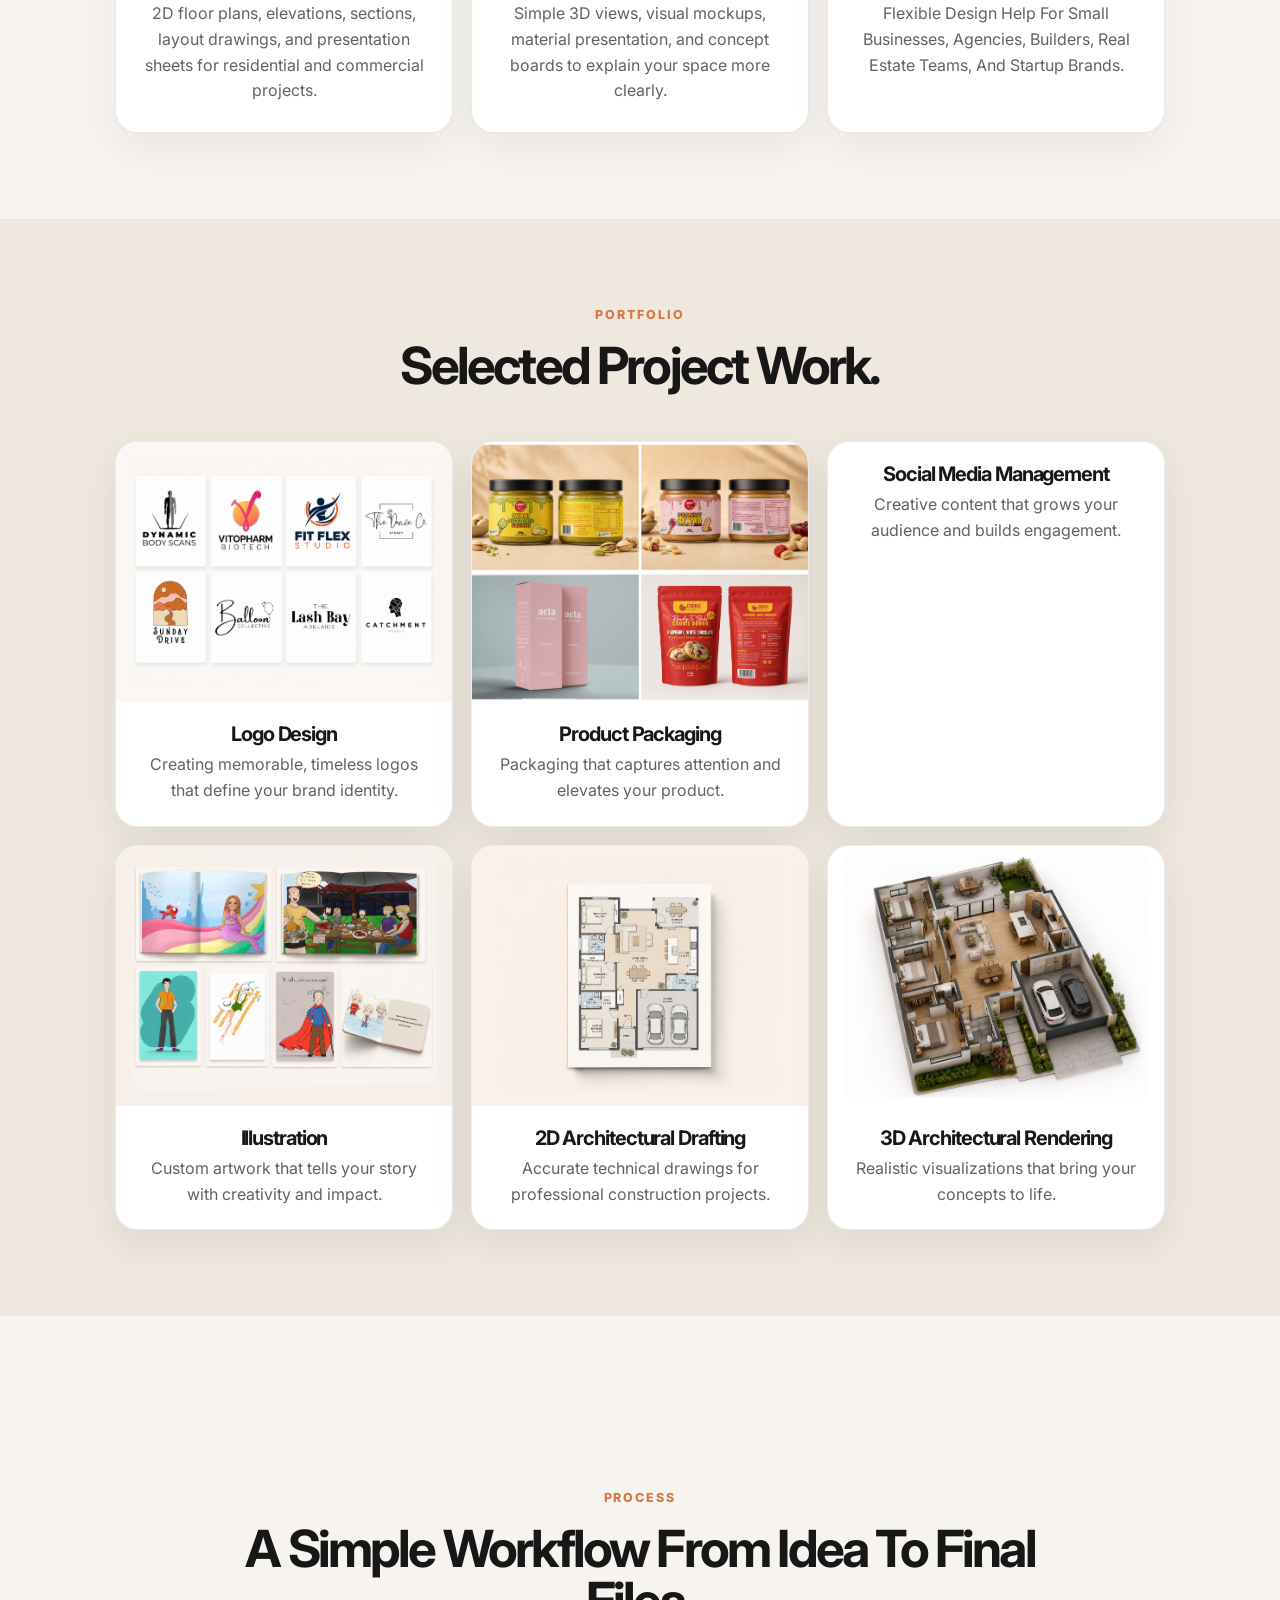
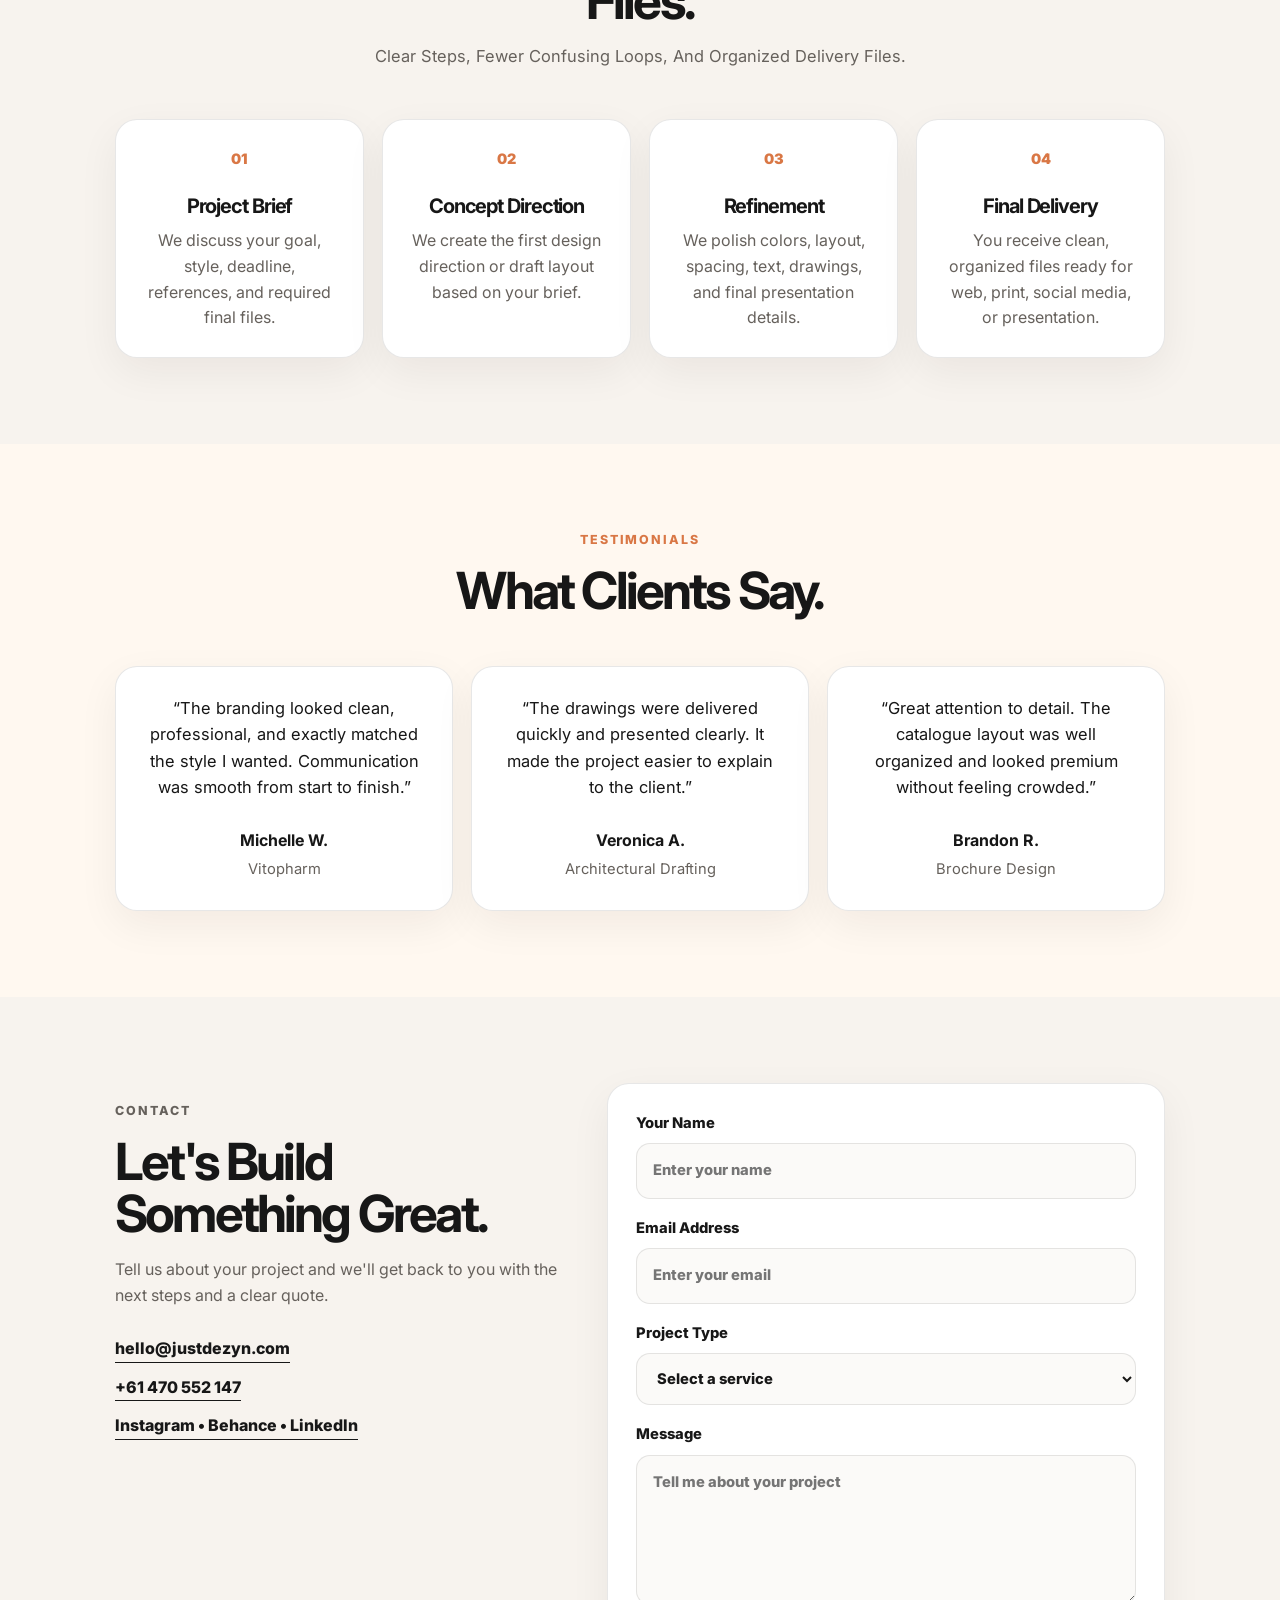
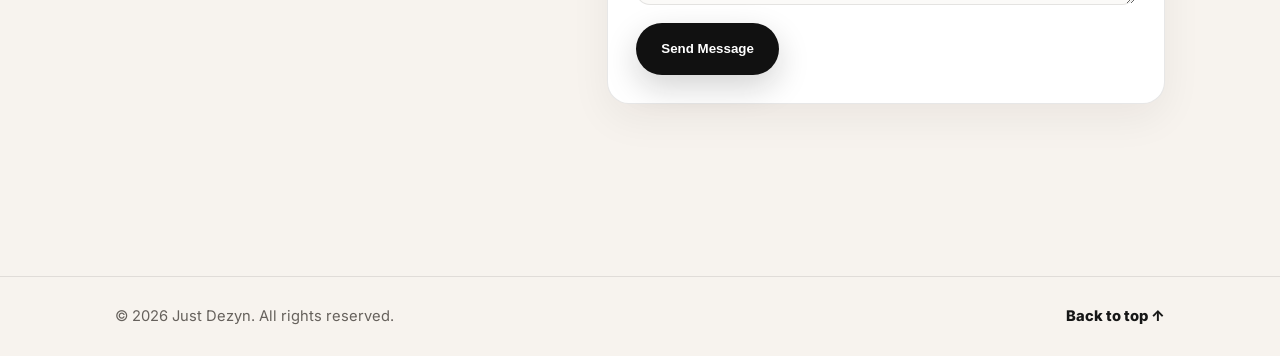
==== commit ea1f72fb: "Update index.html" ====
--- a/index.html
+++ b/index.html
@@ -421,7 +421,7 @@
        Contact
       </p>
       <h2>
-       Let's Build Something Creat.
+       Let's Build Something Great.
       </h2>
       <p>
        Tell us about your project and we'll get back to you with the next steps and a clear quote.
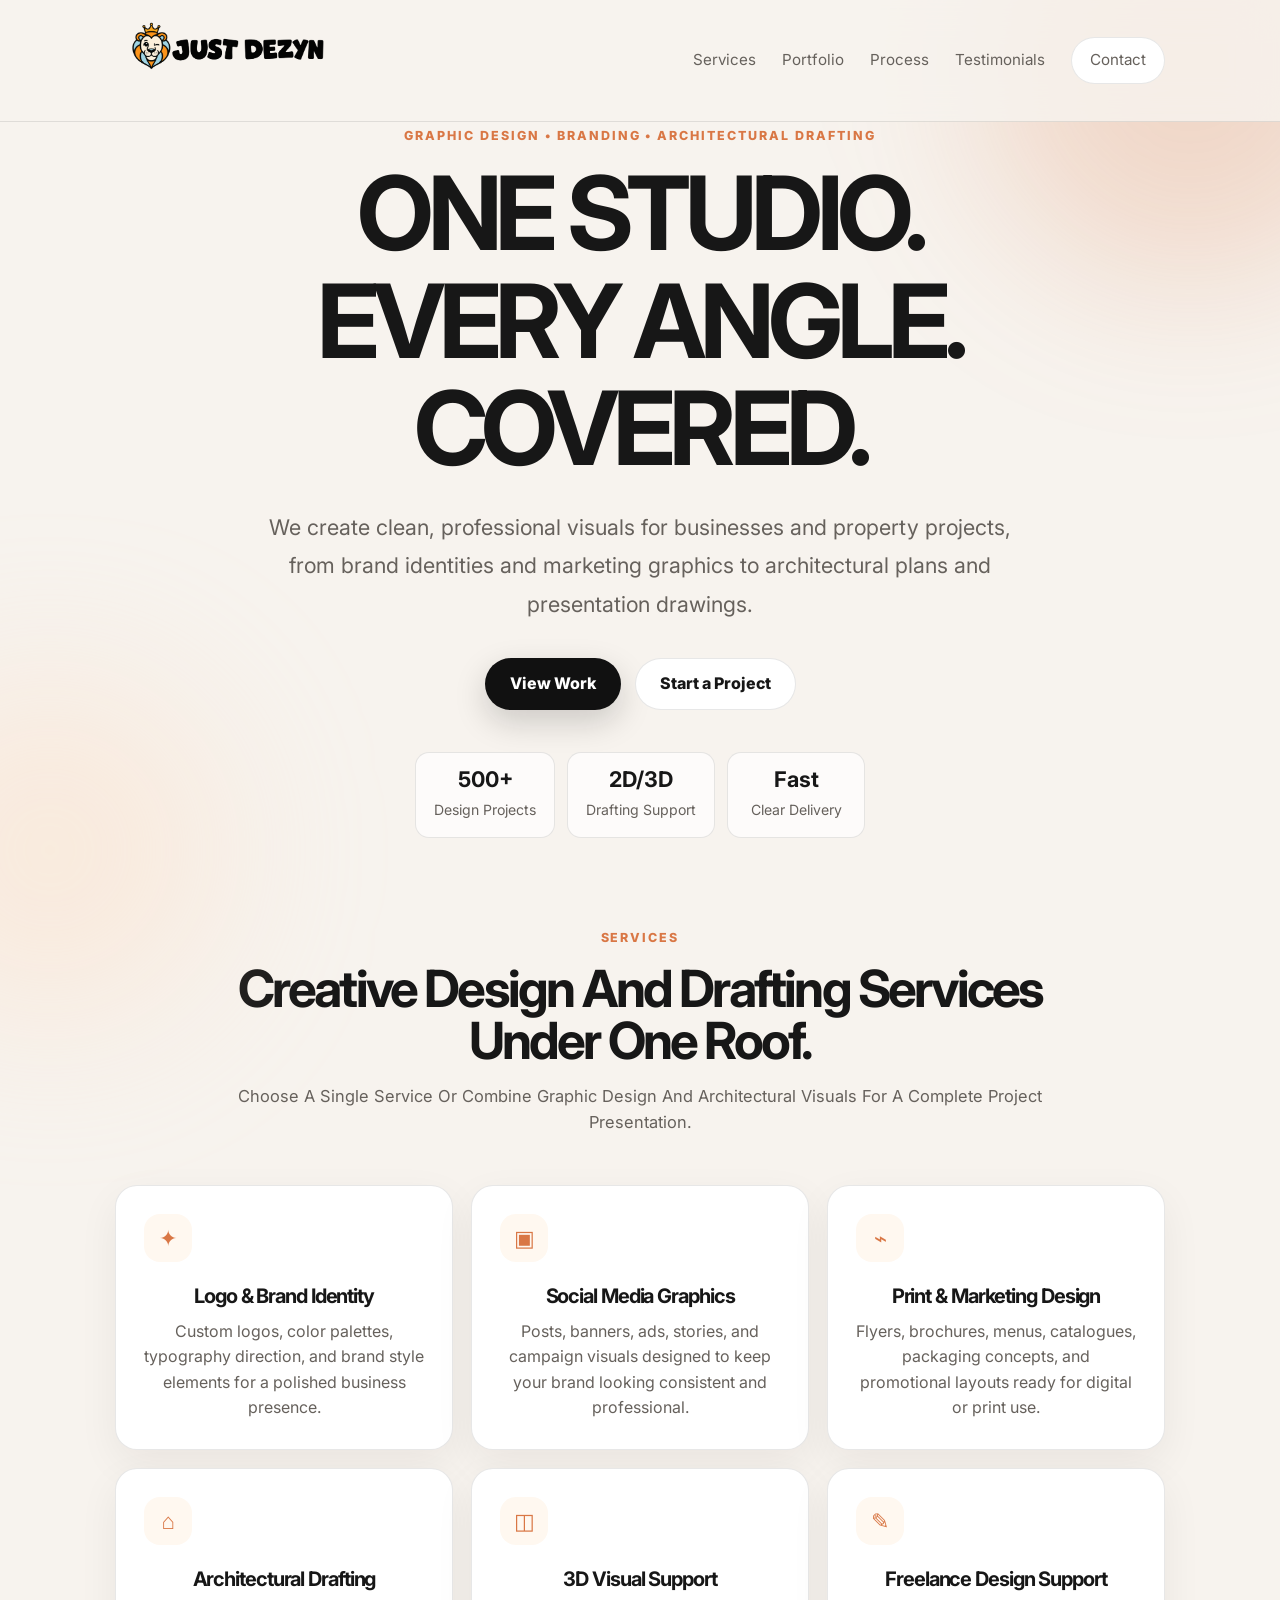
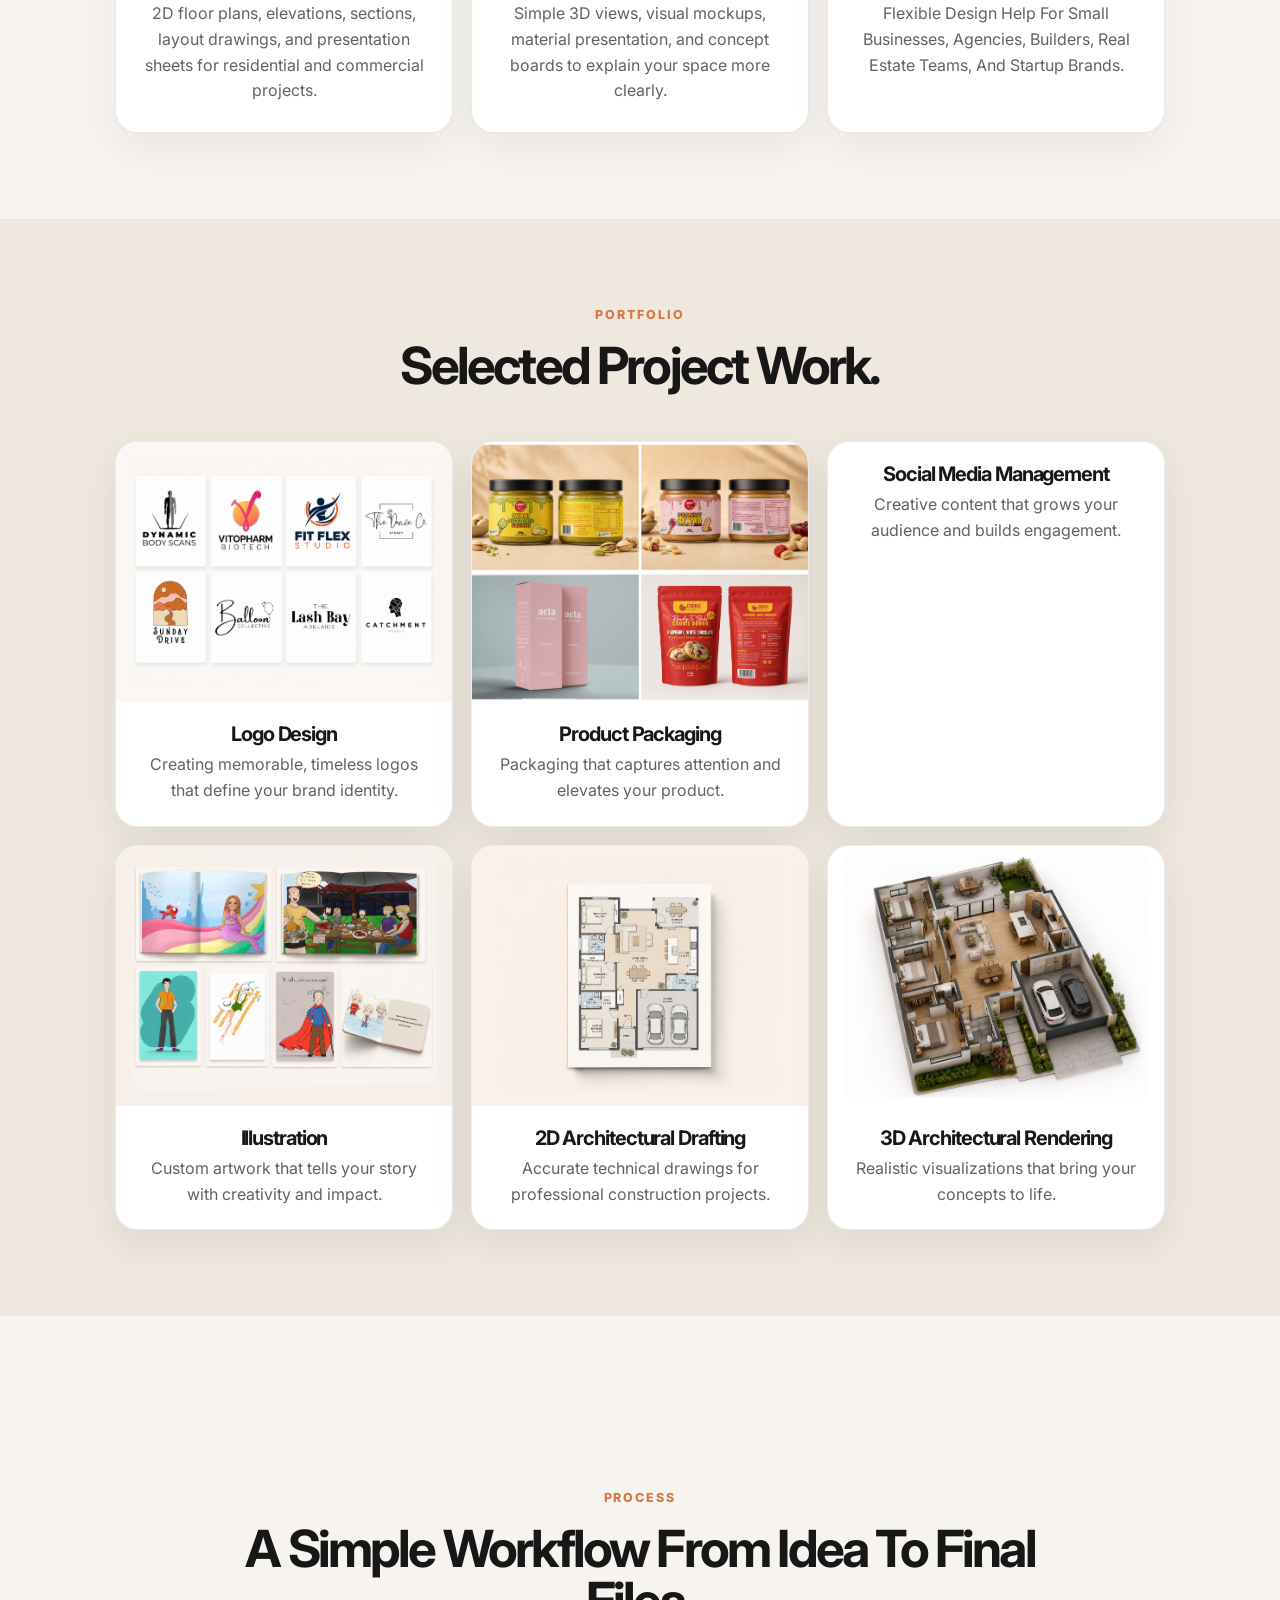
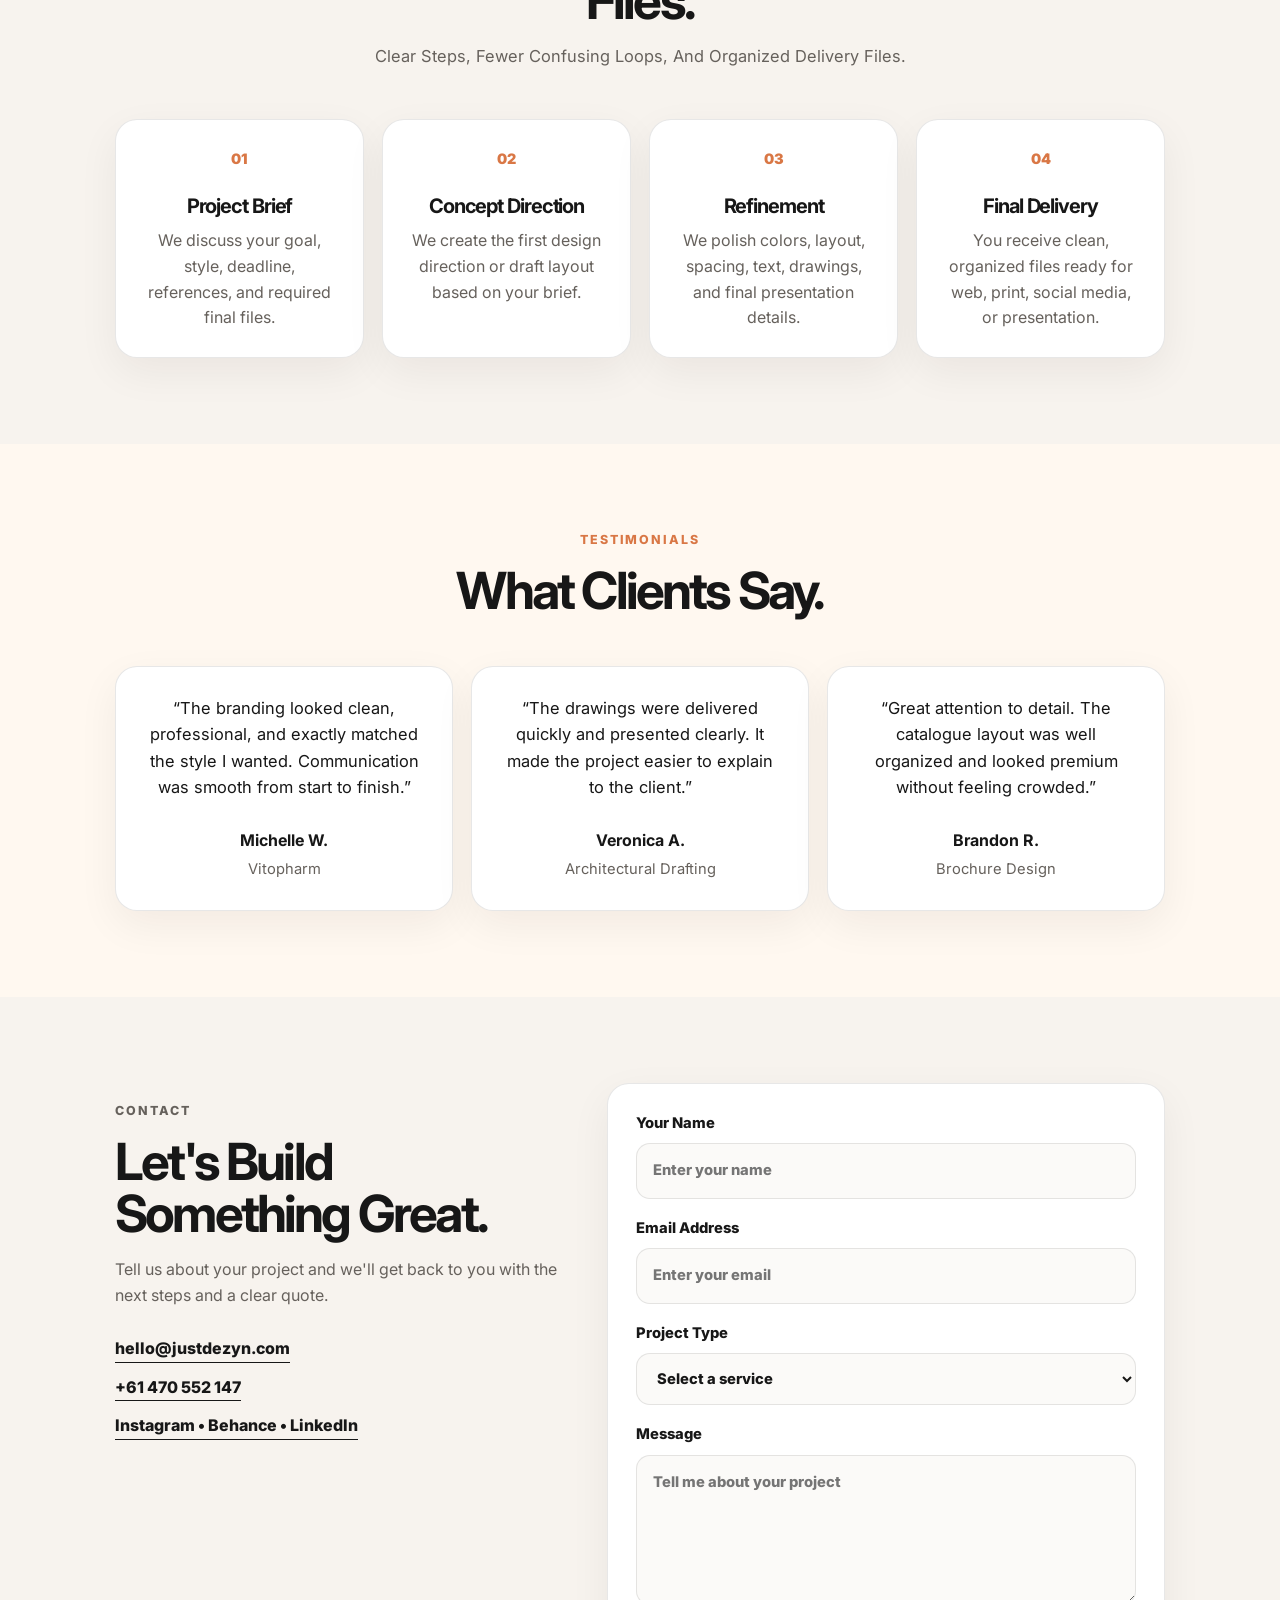
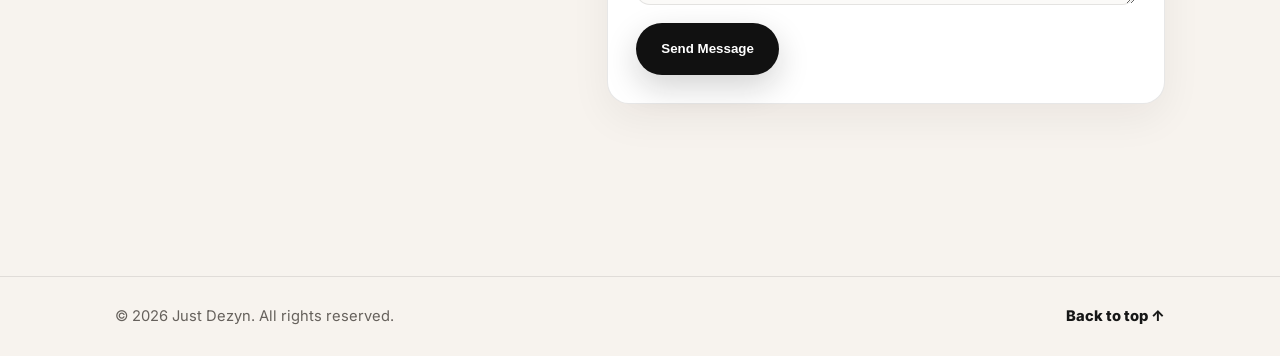
==== commit 2368c2c1: "Revise hero heading text in index.html Updated the hero heading to improve formatting." ====
--- a/index.html
+++ b/index.html
@@ -90,9 +90,10 @@
       <p class="eyebrow">
        Graphic Design • Branding • Architectural Drafting
       </p>
-      <h1>
-  ONE STUDIO.<br>
-  EVERY ANGLE COVERED.
+   <h1>
+    ONE STUDIO.<br>
+    EVERY ANGLE.<br>
+    COVERED.
 </h1>
       <p class="hero-text">
        We create clean, professional visuals for businesses and property projects, from brand identities and marketing graphics to architectural plans and presentation drawings.
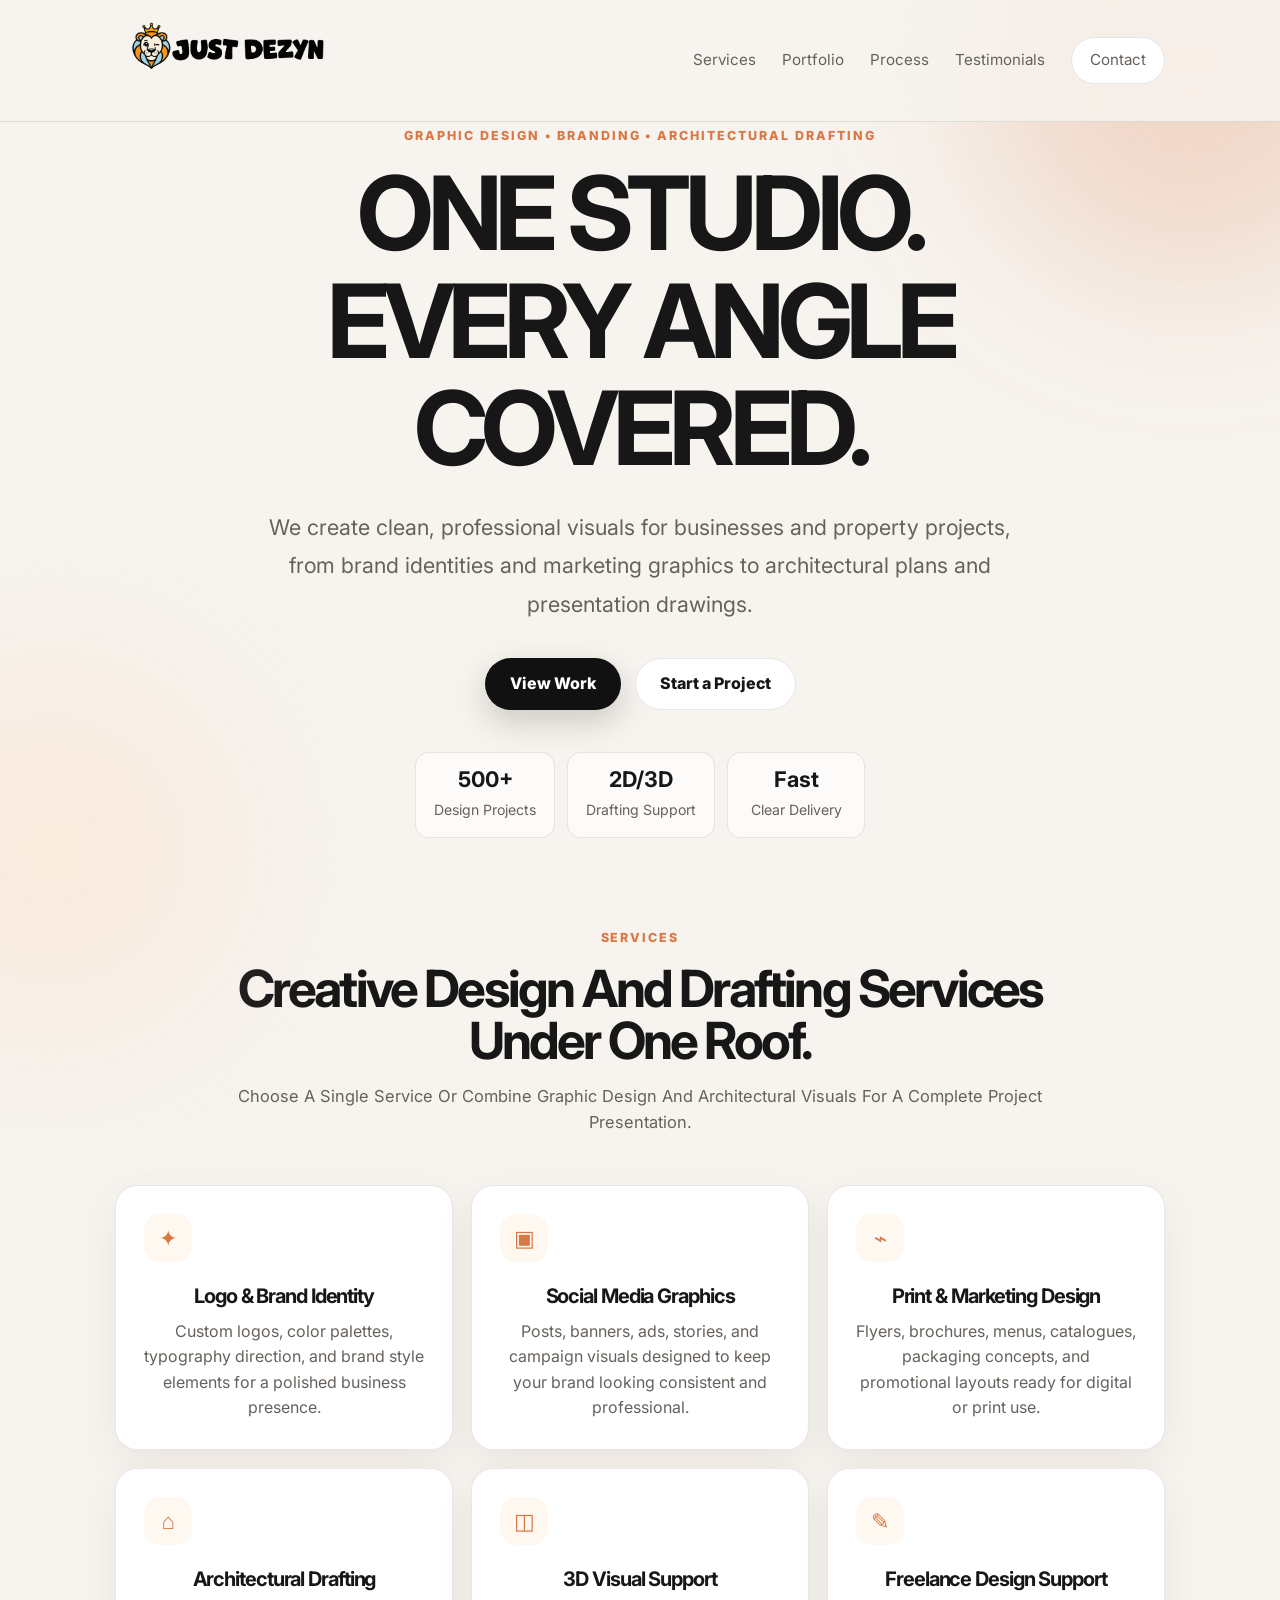
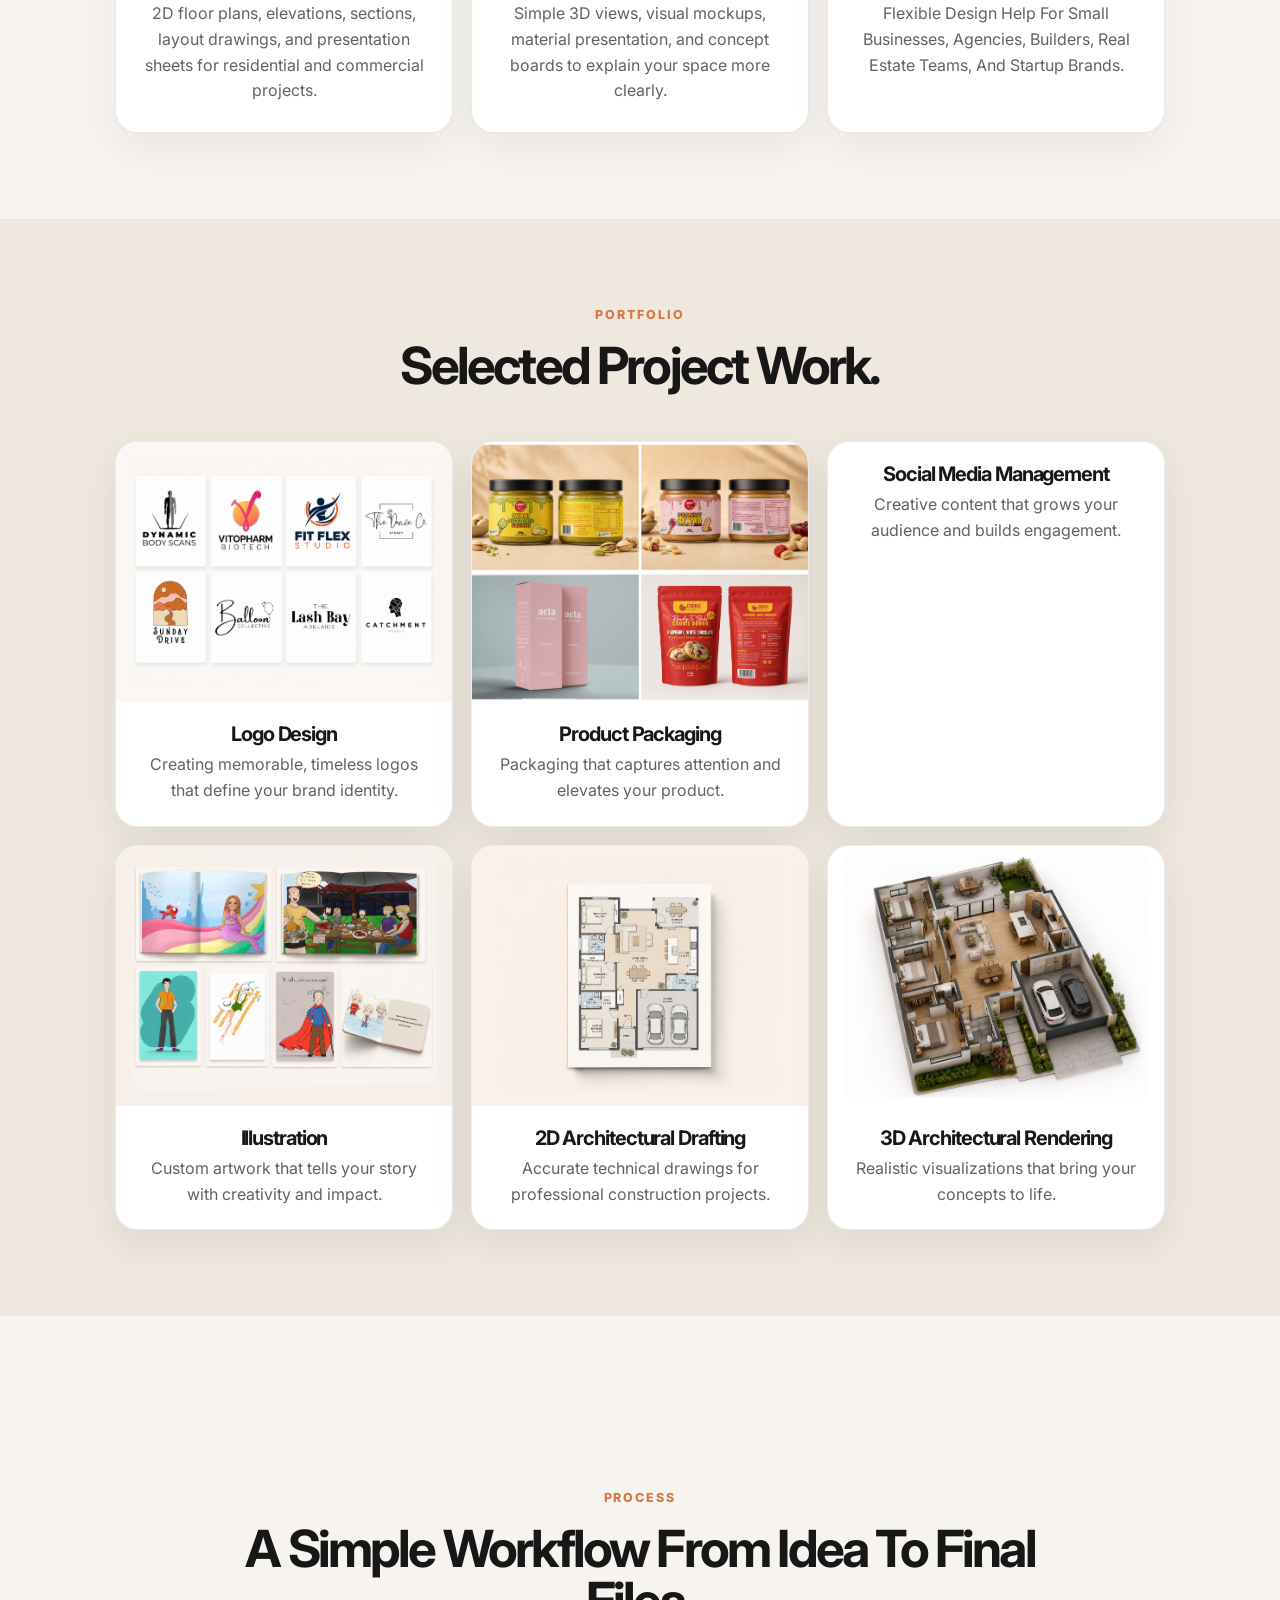
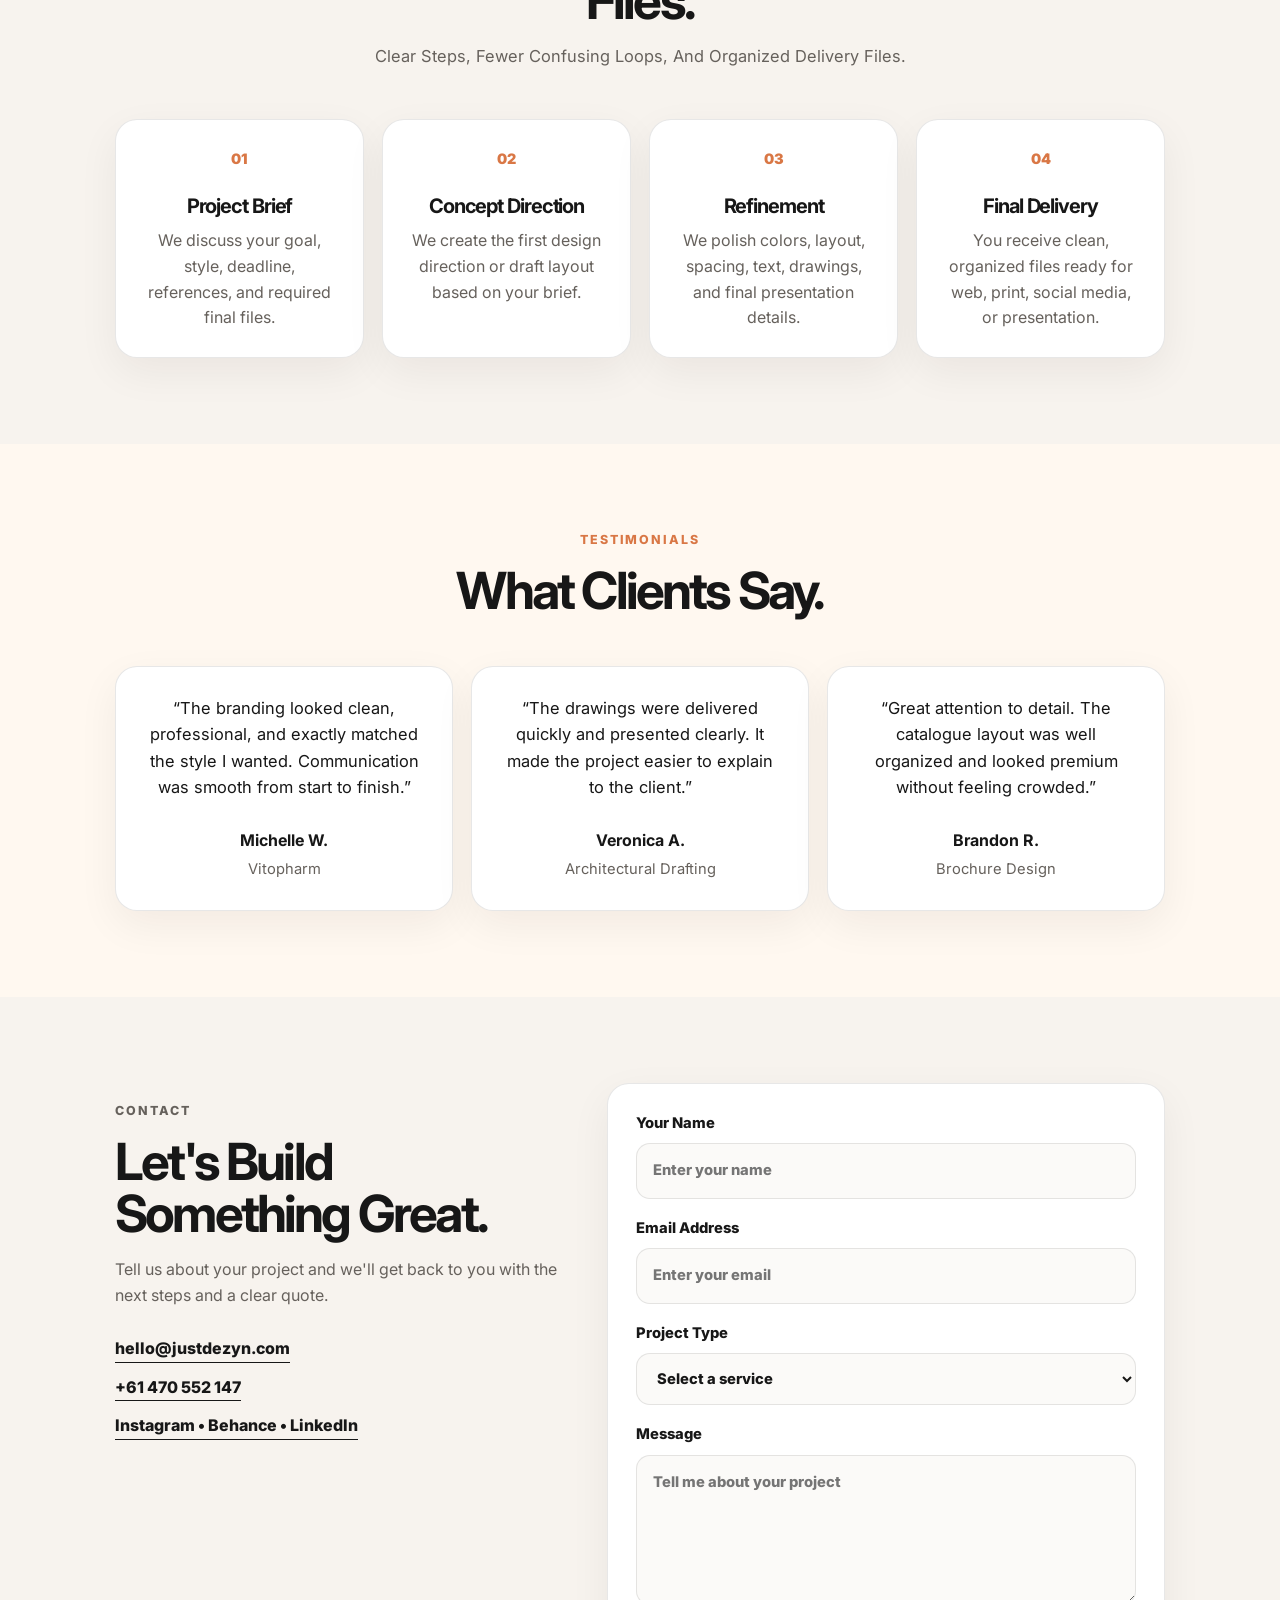
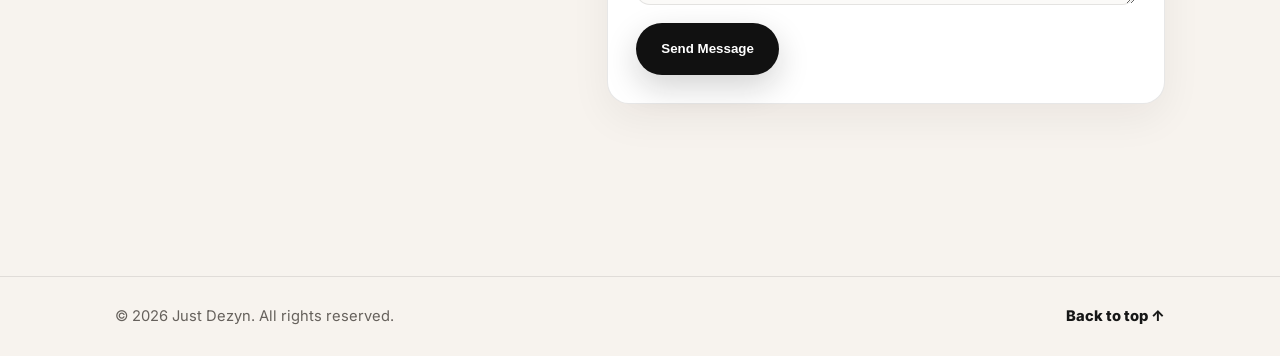
==== commit 750387fa: "Fix HTML line break in header text" ====
--- a/index.html
+++ b/index.html
@@ -92,7 +92,7 @@
       </p>
    <h1>
     ONE STUDIO.<br>
-    EVERY ANGLE.<br>
+    EVERY ANGLE<br>
     COVERED.
 </h1>
       <p class="hero-text">
